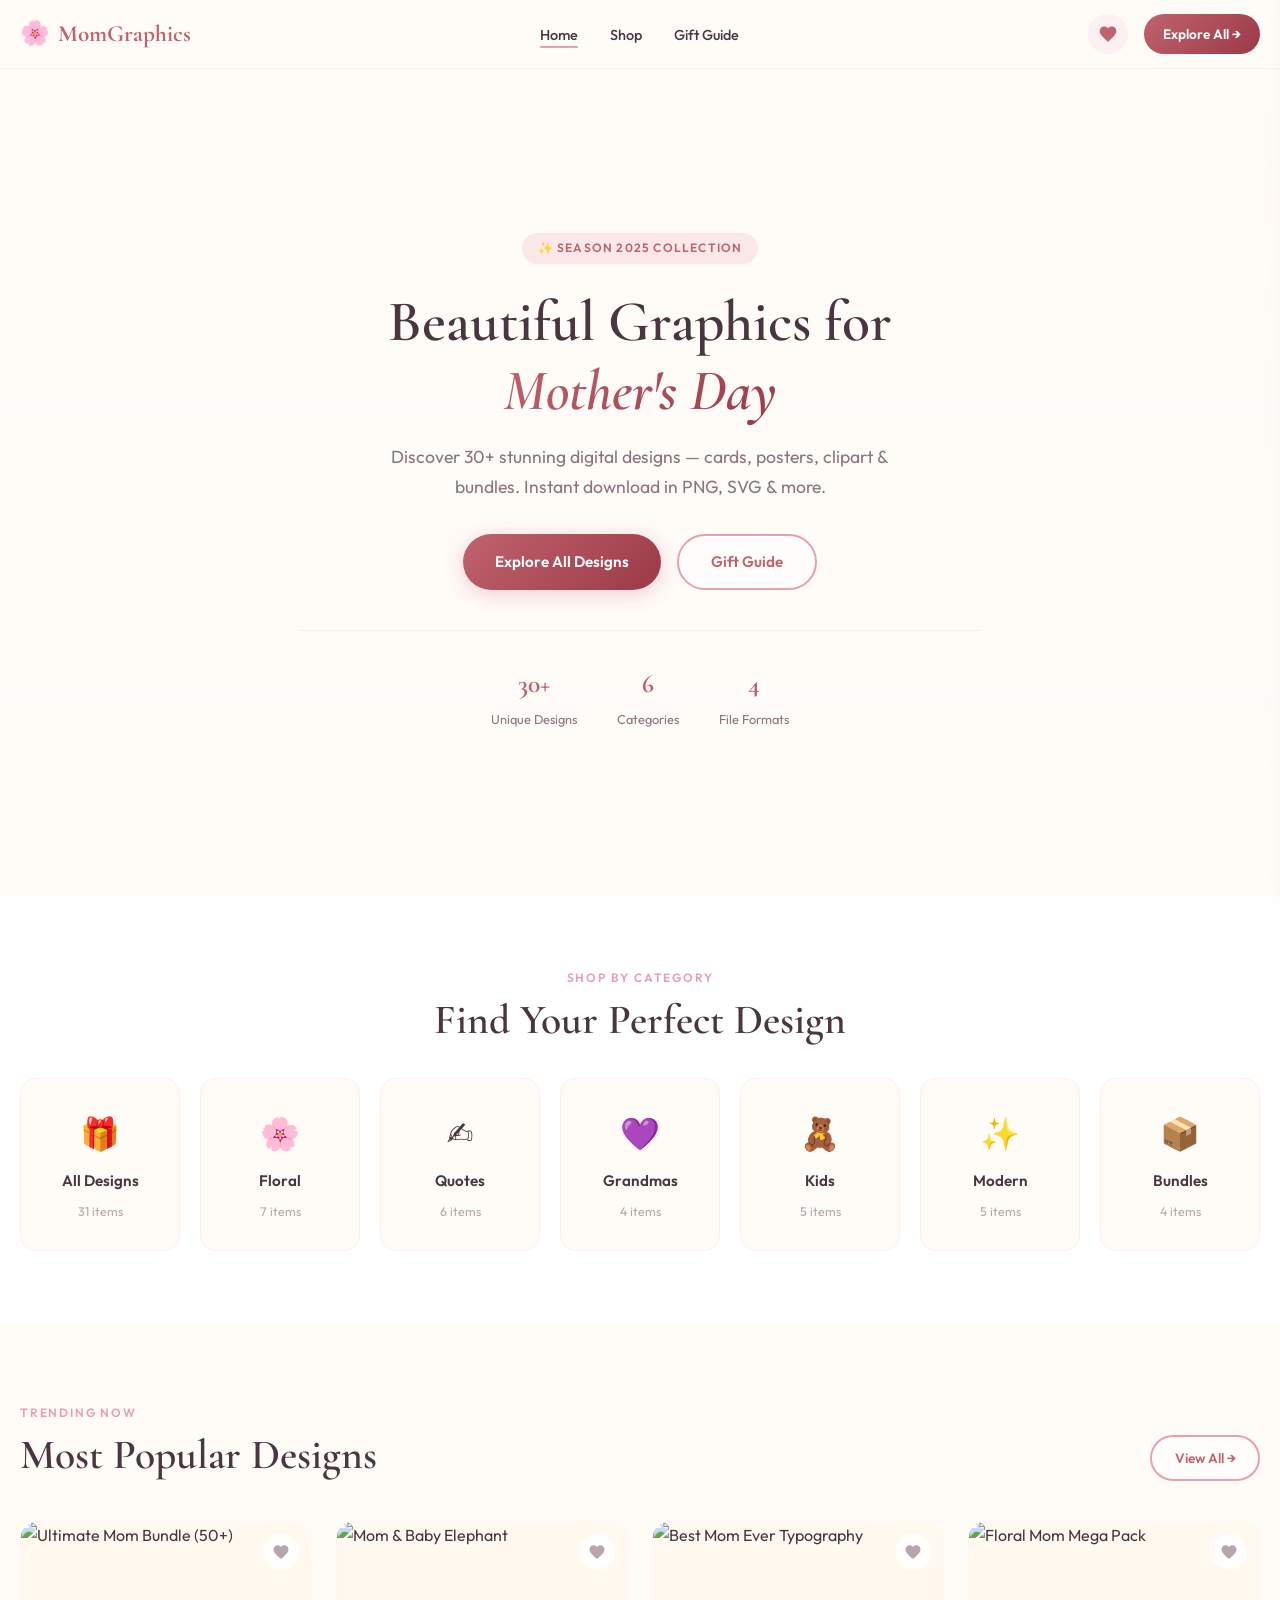
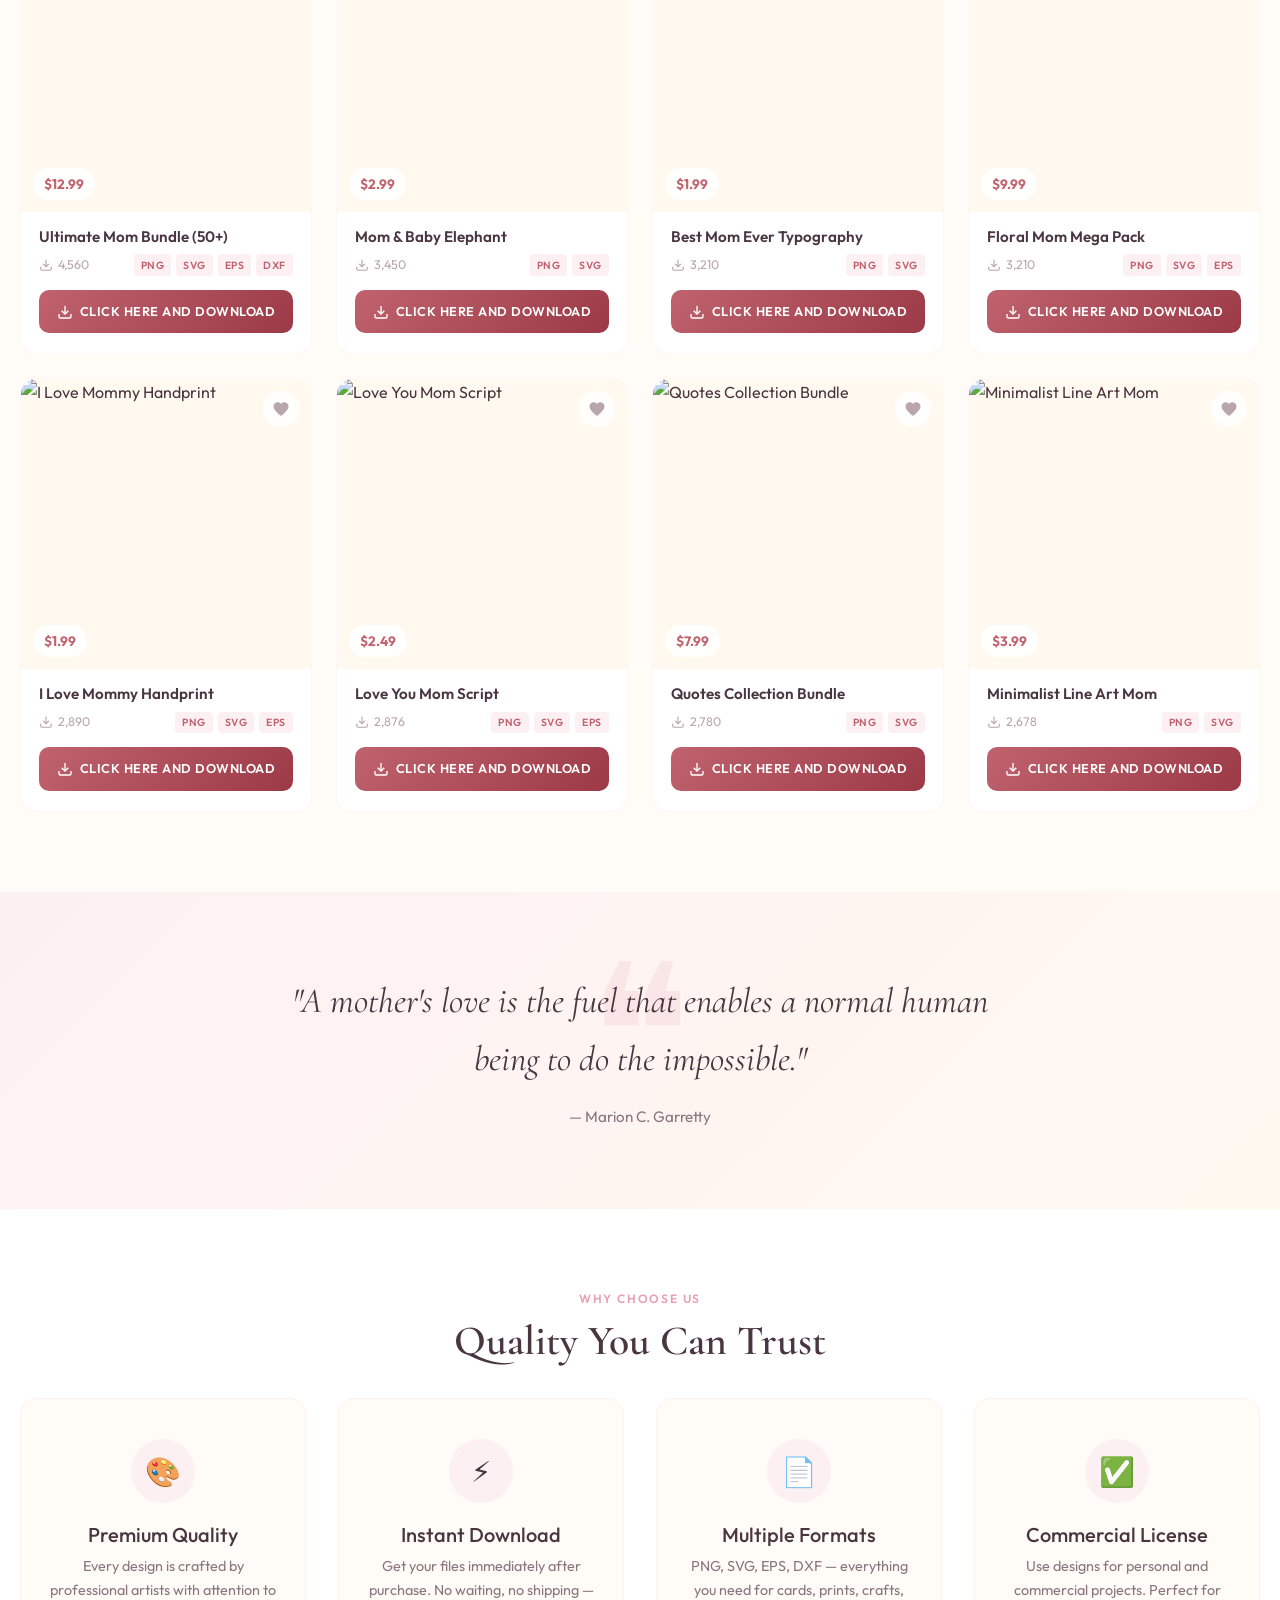
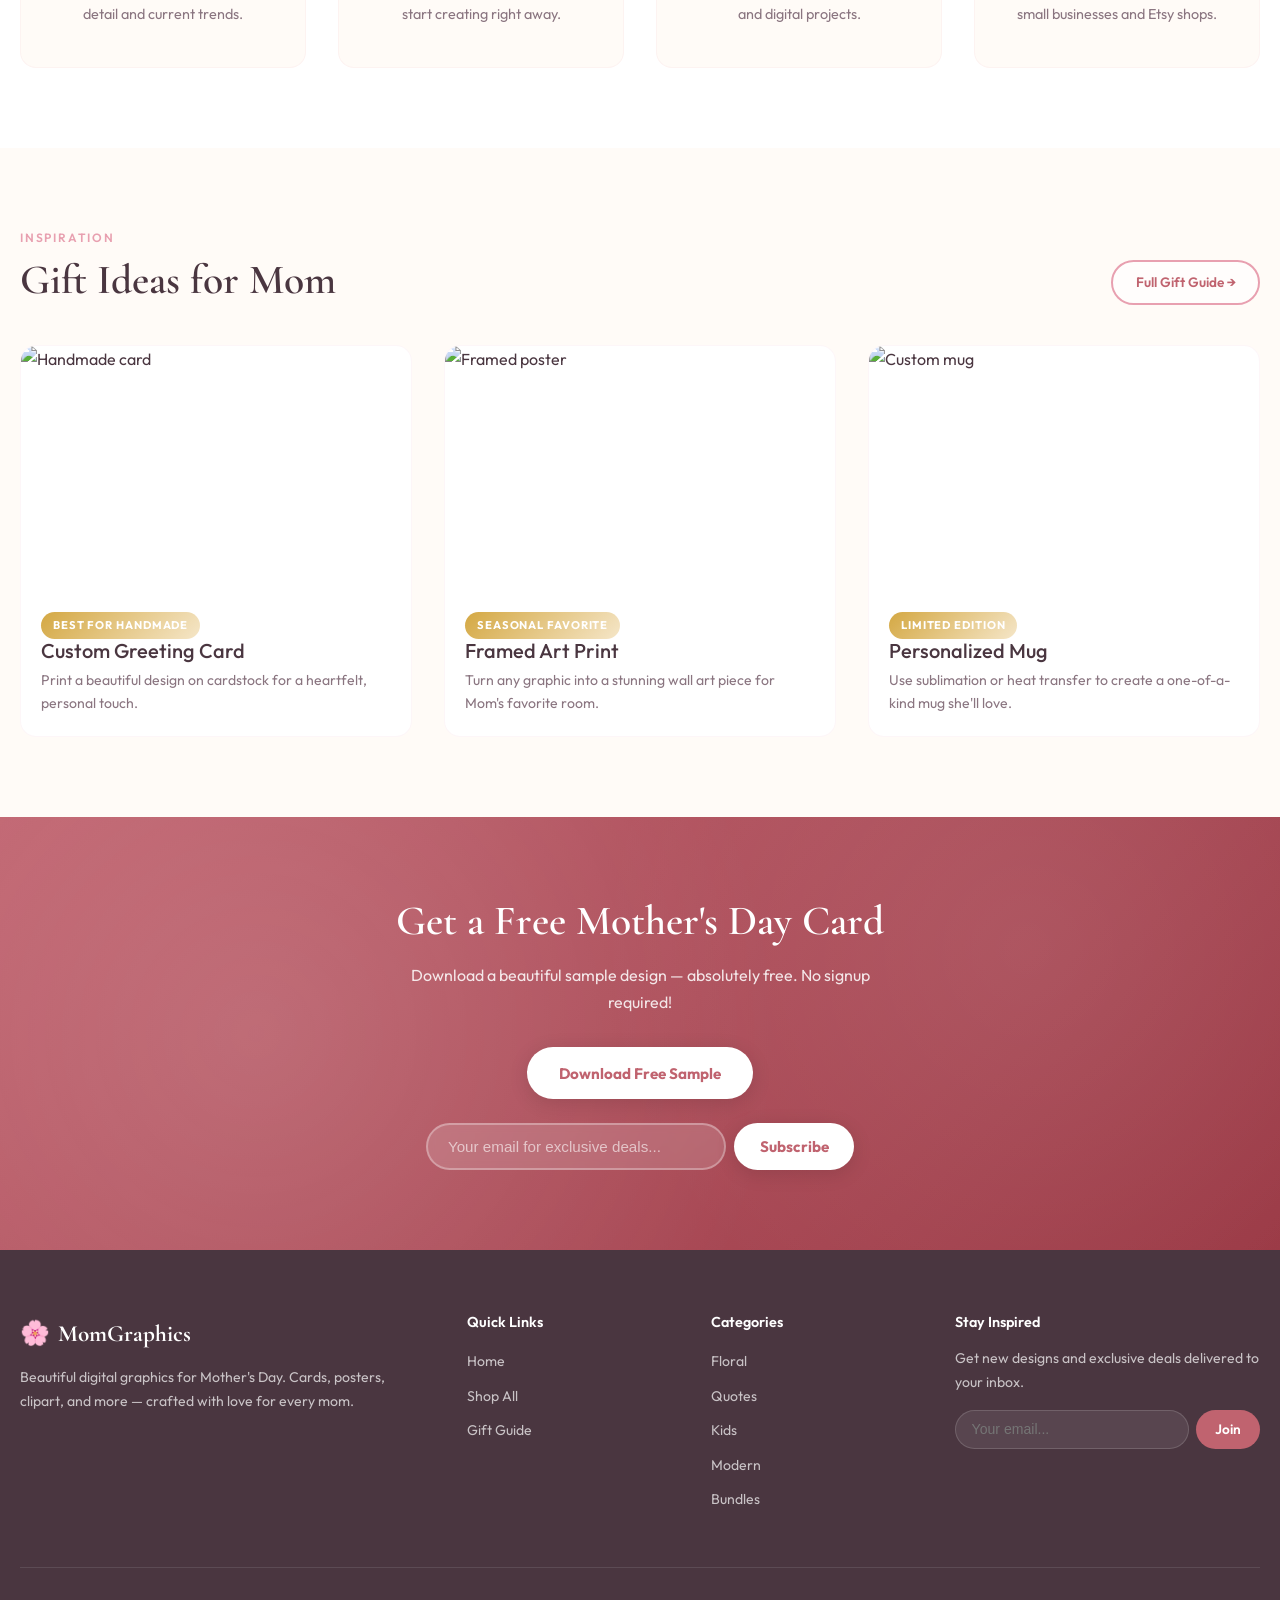
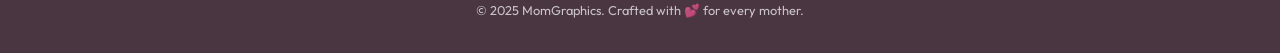
==== index.html @ 2a2a59f3 "Add files via upload" ====
<!DOCTYPE html>
<html lang="en">
<head>
  <meta charset="UTF-8">
  <meta name="viewport" content="width=device-width, initial-scale=1.0">
  <title>Mother's Day Graphics – Beautiful Digital Designs for Mom</title>
  <meta name="description" content="Discover beautiful Mother's Day graphics: PNG, SVG, templates for cards, posters, and gifts. Instant download, commercial license.">
  <link rel="stylesheet" href="style.css">
  <link rel="icon" href="data:image/svg+xml,<svg xmlns='http://www.w3.org/2000/svg' viewBox='0 0 100 100'><text y='.9em' font-size='90'>🌸</text></svg>">
</head>
<body>

<!-- ═══════════ HEADER ═══════════ -->
<header class="site-header">
  <div class="header-inner">
    <a href="index.html" class="logo"><span>🌸</span> MomGraphics</a>
    <button class="hamburger" onclick="toggleMobileNav()" aria-label="Menu">
      <span></span><span></span><span></span>
    </button>
    <ul class="nav-links">
      <li><a href="index.html" class="active">Home</a></li>
      <li><a href="shop.html">Shop</a></li>
      <li><a href="gift-guide.html">Gift Guide</a></li>
    </ul>
    <div class="nav-actions">
      <button class="wish-btn" onclick="openDrawer()" aria-label="Wishlist">
        <svg viewBox="0 0 24 24"><path d="M12 21.35l-1.45-1.32C5.4 15.36 2 12.28 2 8.5 2 5.42 4.42 3 7.5 3c1.74 0 3.41.81 4.5 2.09C13.09 3.81 14.76 3 16.5 3 19.58 3 22 5.42 22 8.5c0 3.78-3.4 6.86-8.55 11.54L12 21.35z"/></svg>
        <span class="wish-count">0</span>
      </button>
      <a href="shop.html" class="nav-cta">Explore All →</a>
    </div>
  </div>
</header>

<!-- ═══════════ HERO ═══════════ -->
<section class="hero">
  <video class="hero-video" autoplay muted loop playsinline poster="">
    <source src="asset/mothers-day-graphics.mp4" type="video/mp4">
  </video>
  <div class="hero-overlay"></div>
  <div class="hero-content">
    <span class="hero-badge">✨ Season 2025 Collection</span>
    <h1>Beautiful Graphics for <em>Mother's Day</em></h1>
    <p class="hero-sub">Discover 30+ stunning digital designs — cards, posters, clipart &amp; bundles. Instant download in PNG, SVG &amp; more.</p>
    <div class="hero-buttons">
      <a href="shop.html" class="btn btn-primary">Explore All Designs</a>
      <a href="gift-guide.html" class="btn btn-outline">Gift Guide</a>
    </div>
    <div class="hero-stats">
      <div class="hero-stat"><strong>30+</strong><small>Unique Designs</small></div>
      <div class="hero-stat"><strong>6</strong><small>Categories</small></div>
      <div class="hero-stat"><strong>4</strong><small>File Formats</small></div>
    </div>
  </div>
</section>

<!-- ═══════════ CATEGORIES ═══════════ -->
<section class="categories-strip" id="categories">
  <div class="container">
    <div style="text-align:center;" class="aos">
      <span class="section-label">Shop by Category</span>
      <h2>Find Your Perfect Design</h2>
    </div>
    <div class="cat-grid" id="catGrid"></div>
  </div>
</section>

<!-- ═══════════ POPULAR DESIGNS ═══════════ -->
<section class="popular-section">
  <div class="container">
    <div class="section-header aos">
      <div>
        <span class="section-label">Trending Now</span>
        <h2>Most Popular Designs</h2>
      </div>
      <a href="shop.html" class="btn btn-outline">View All →</a>
    </div>
    <div class="products-grid" id="popularGrid"></div>
  </div>
</section>

<!-- ═══════════ QUOTE ═══════════ -->
<section class="quote-section">
  <div class="container aos">
    <blockquote>"A mother's love is the fuel that enables a normal human being to do the impossible."</blockquote>
    <p class="quote-author">— Marion C. Garretty</p>
  </div>
</section>

<!-- ═══════════ WHY US ═══════════ -->
<section class="why-section">
  <div class="container">
    <div style="text-align:center;" class="aos">
      <span class="section-label">Why Choose Us</span>
      <h2>Quality You Can Trust</h2>
    </div>
    <div class="why-grid">
      <div class="why-card aos">
        <div class="why-icon">🎨</div>
        <h3>Premium Quality</h3>
        <p>Every design is crafted by professional artists with attention to detail and current trends.</p>
      </div>
      <div class="why-card aos">
        <div class="why-icon">⚡</div>
        <h3>Instant Download</h3>
        <p>Get your files immediately after purchase. No waiting, no shipping — start creating right away.</p>
      </div>
      <div class="why-card aos">
        <div class="why-icon">📄</div>
        <h3>Multiple Formats</h3>
        <p>PNG, SVG, EPS, DXF — everything you need for cards, prints, crafts, and digital projects.</p>
      </div>
      <div class="why-card aos">
        <div class="why-icon">✅</div>
        <h3>Commercial License</h3>
        <p>Use designs for personal and commercial projects. Perfect for small businesses and Etsy shops.</p>
      </div>
    </div>
  </div>
</section>

<!-- ═══════════ GIFT GUIDE TEASER ═══════════ -->
<section class="gift-teaser">
  <div class="container">
    <div class="section-header aos">
      <div>
        <span class="section-label">Inspiration</span>
        <h2>Gift Ideas for Mom</h2>
      </div>
      <a href="gift-guide.html" class="btn btn-outline">Full Gift Guide →</a>
    </div>
    <div class="gift-teaser-grid">
      <div class="gift-card aos">
        <img src="https://images.unsplash.com/photo-1513364776144-60967b0f800f?w=600&h=400&fit=crop" alt="Handmade card" loading="lazy">
        <div class="gift-card-body">
          <span class="limited-badge">Best for Handmade</span>
          <h3>Custom Greeting Card</h3>
          <p>Print a beautiful design on cardstock for a heartfelt, personal touch.</p>
        </div>
      </div>
      <div class="gift-card aos">
        <img src="https://images.unsplash.com/photo-1499092346589-b9b6be3e94b2?w=600&h=400&fit=crop" alt="Framed poster" loading="lazy">
        <div class="gift-card-body">
          <span class="limited-badge">Seasonal Favorite</span>
          <h3>Framed Art Print</h3>
          <p>Turn any graphic into a stunning wall art piece for Mom's favorite room.</p>
        </div>
      </div>
      <div class="gift-card aos">
        <img src="https://images.unsplash.com/photo-1556103255-4443dbf8ea38?w=600&h=400&fit=crop" alt="Custom mug" loading="lazy">
        <div class="gift-card-body">
          <span class="limited-badge">Limited Edition</span>
          <h3>Personalized Mug</h3>
          <p>Use sublimation or heat transfer to create a one-of-a-kind mug she'll love.</p>
        </div>
      </div>
    </div>
  </div>
</section>

<!-- ═══════════ FREE SAMPLE CTA ═══════════ -->
<section class="cta-section">
  <div class="container aos">
    <h2>Get a Free Mother's Day Card</h2>
    <p>Download a beautiful sample design — absolutely free. No signup required!</p>
    <a href="https://www.creativefabrica.com/search/ref/20531415/?query=mother&type=Graphics" target="_blank" rel="noopener" class="btn btn-white">Download Free Sample</a>
    <div class="cta-form">
      <input type="email" placeholder="Your email for exclusive deals...">
      <button class="btn btn-white" style="padding:.8rem 1.6rem;" onclick="alert('Thank you! Check your inbox for exclusive deals.')">Subscribe</button>
    </div>
  </div>
</section>

<!-- ═══════════ FOOTER ═══════════ -->
<footer class="site-footer">
  <div class="container">
    <div class="footer-grid">
      <div class="footer-brand">
        <div class="logo"><span>🌸</span> MomGraphics</div>
        <p>Beautiful digital graphics for Mother's Day. Cards, posters, clipart, and more — crafted with love for every mom.</p>
      </div>
      <div class="footer-col">
        <h4>Quick Links</h4>
        <ul>
          <li><a href="index.html">Home</a></li>
          <li><a href="shop.html">Shop All</a></li>
          <li><a href="gift-guide.html">Gift Guide</a></li>
        </ul>
      </div>
      <div class="footer-col">
        <h4>Categories</h4>
        <ul>
          <li><a href="shop.html#floral">Floral</a></li>
          <li><a href="shop.html#quotes">Quotes</a></li>
          <li><a href="shop.html#kids">Kids</a></li>
          <li><a href="shop.html#modern">Modern</a></li>
          <li><a href="shop.html#bundles">Bundles</a></li>
        </ul>
      </div>
      <div class="footer-col footer-newsletter">
        <h4>Stay Inspired</h4>
        <p>Get new designs and exclusive deals delivered to your inbox.</p>
        <form onsubmit="event.preventDefault(); alert('Thank you for subscribing!');">
          <input type="email" placeholder="Your email..." required>
          <button type="submit">Join</button>
        </form>
      </div>
    </div>
    <div class="footer-bottom">
      <p>&copy; 2025 MomGraphics. Crafted with 💕 for every mother.</p>
    </div>
  </div>
</footer>

<!-- ═══════════ WISHLIST DRAWER ═══════════ -->
<div id="wishDrawer">
  <div class="drawer-header">
    <h3>♡ My Wishlist</h3>
    <button class="drawer-close" onclick="closeDrawer()">✕</button>
  </div>
  <div class="drawer-body" id="drawerList"></div>
</div>
<div id="drawerOverlay"></div>

<!-- Scroll to top -->
<button class="scroll-top" id="scrollTop" onclick="window.scrollTo({top:0,behavior:'smooth'})">↑</button>

<script src="products.js"></script>
<script src="shared.js"></script>
<script>
  // Render category cards on index
  (function(){
    const grid = document.getElementById('catGrid');
    if(!grid) return;
    const allCard = `<div class="cat-card aos" onclick="location.href='shop.html'">
      <span class="cat-icon">🎁</span>
      <h3>All Designs</h3>
      <span>${PRODUCTS.length} items</span>
    </div>`;
    const cards = CATEGORIES.map(c=>{
      const count = PRODUCTS.filter(p=>p.c===c.id).length;
      return `<div class="cat-card aos" onclick="location.href='shop.html#${c.id}'">
        <span class="cat-icon">${c.icon}</span>
        <h3>${c.label}</h3>
        <span>${count} items</span>
      </div>`;
    }).join('');
    grid.innerHTML = allCard + cards;
    // re-observe new .aos elements
    initAOS();
  })();

  // Scroll-to-top button
  window.addEventListener('scroll', ()=>{
    document.getElementById('scrollTop')?.classList.toggle('show', window.scrollY > 500);
  }, {passive:true});
</script>
</body>
</html>
---- style.css ----
/* ============================================================
   Mother's Day Graphics – Stylesheet
   Palette: Blush · Cream · Mint · Lavender · Gold
   ============================================================ */

/* ── Google Fonts import ─────────────────────────────────── */
@import url('https://fonts.googleapis.com/css2?family=Cormorant+Garamond:ital,wght@0,400;0,600;0,700;1,400&family=Outfit:wght@300;400;500;600;700&display=swap');

/* ── CSS Variables ───────────────────────────────────────── */
:root {
  /* colours */
  --blush:        #F2C4CE;
  --blush-deep:   #E8A0B0;
  --blush-light:  #FDF0F3;
  --cream:        #FFF9F0;
  --cream-dark:   #F5EDE0;
  --mint:         #C8E6D0;
  --mint-deep:    #8ECDA0;
  --lavender:     #D5C8E6;
  --lavender-deep:#B39DDB;
  --gold:         #D4A843;
  --gold-light:   #F5E6C8;
  --rose:         #C0636F;
  --rose-dark:    #9B3A46;
  --text:         #4A3640;
  --text-light:   #8A7580;
  --text-muted:   #B8A5AE;
  --white:        #FFFFFF;
  --bg:           #FFFBF7;

  /* typography */
  --font-display: 'Cormorant Garamond', Georgia, serif;
  --font-body:    'Outfit', system-ui, sans-serif;

  /* spacing */
  --gap:    1.5rem;
  --radius: 16px;
  --radius-sm: 10px;
  --radius-xs: 6px;

  /* shadows */
  --shadow-sm:  0 2px 8px rgba(74,54,64,.06);
  --shadow-md:  0 4px 20px rgba(74,54,64,.08);
  --shadow-lg:  0 8px 40px rgba(74,54,64,.12);
  --shadow-glow:0 0 30px rgba(242,196,206,.5);

  /* transitions */
  --ease: cubic-bezier(.4,0,.2,1);
}

/* ── Reset & Base ────────────────────────────────────────── */
*, *::before, *::after { box-sizing: border-box; margin: 0; padding: 0; }
html { scroll-behavior: smooth; -webkit-text-size-adjust: 100%; }
body {
  font-family: var(--font-body);
  font-weight: 400;
  color: var(--text);
  background: var(--bg);
  line-height: 1.65;
  overflow-x: hidden;
}
img { display: block; max-width: 100%; height: auto; }
a   { color: inherit; text-decoration: none; }
button { font-family: inherit; cursor: pointer; border: none; background: none; }

/* ── Typography ──────────────────────────────────────────── */
h1,h2,h3,h4 { font-family: var(--font-display); font-weight: 600; line-height: 1.2; color: var(--text); }
h1 { font-size: clamp(2.2rem, 5vw, 3.6rem); }
h2 { font-size: clamp(1.6rem, 3.5vw, 2.6rem); }
h3 { font-size: clamp(1rem, 2vw, 1.25rem); font-weight: 500; font-family: var(--font-body); }
.section-label {
  font-family: var(--font-body);
  font-weight: 600;
  font-size: .75rem;
  letter-spacing: .15em;
  text-transform: uppercase;
  color: var(--blush-deep);
  margin-bottom: .5rem;
  display: block;
}

/* ── Container ───────────────────────────────────────────── */
.container { max-width: 1320px; margin: 0 auto; padding: 0 1.25rem; }

/* ── Animate-on-scroll ───────────────────────────────────── */
.aos { opacity: 0; transform: translateY(28px); transition: opacity .7s var(--ease), transform .7s var(--ease); }
.aos.aos-in { opacity: 1; transform: translateY(0); }

/* ── HEADER / NAV ────────────────────────────────────────── */
.site-header {
  position: fixed; top: 0; left: 0; right: 0; z-index: 1000;
  background: rgba(255,251,247,.85);
  backdrop-filter: blur(16px); -webkit-backdrop-filter: blur(16px);
  border-bottom: 1px solid rgba(242,196,206,.2);
  transition: box-shadow .3s var(--ease), background .3s var(--ease);
}
.site-header.scrolled { box-shadow: var(--shadow-md); background: rgba(255,251,247,.96); }
.header-inner {
  display: flex; align-items: center; justify-content: space-between;
  height: 68px; max-width: 1320px; margin: 0 auto; padding: 0 1.25rem;
}
.logo {
  font-family: var(--font-display);
  font-size: 1.45rem; font-weight: 700; color: var(--rose);
  display: flex; align-items: center; gap: .5rem;
}
.logo span { font-size: 1.5rem; }
.nav-links { display: flex; align-items: center; gap: 2rem; list-style: none; }
.nav-links a {
  font-size: .9rem; font-weight: 500; color: var(--text);
  position: relative; transition: color .25s var(--ease);
}
.nav-links a::after {
  content:''; position: absolute; bottom: -4px; left: 0; width: 0; height: 2px;
  background: var(--blush-deep); border-radius: 2px; transition: width .3s var(--ease);
}
.nav-links a:hover { color: var(--rose); }
.nav-links a:hover::after, .nav-links a.active::after { width: 100%; }

.nav-actions { display: flex; align-items: center; gap: 1rem; }
.wish-btn {
  position: relative; width: 40px; height: 40px; display: flex; align-items: center; justify-content: center;
  border-radius: 50%; background: var(--blush-light); transition: background .25s var(--ease);
}
.wish-btn:hover { background: var(--blush); }
.wish-btn svg { width: 20px; height: 20px; fill: var(--rose); }
.wish-count {
  position: absolute; top: -2px; right: -2px;
  width: 18px; height: 18px; border-radius: 50%;
  background: var(--rose); color: #fff; font-size: .65rem; font-weight: 700;
  display: none; align-items: center; justify-content: center;
}
.nav-cta {
  display: inline-flex; align-items: center; gap: .4rem;
  padding: .55rem 1.2rem; border-radius: 50px;
  background: linear-gradient(135deg, var(--rose), var(--rose-dark));
  color: #fff; font-size: .85rem; font-weight: 600;
  transition: transform .25s var(--ease), box-shadow .25s var(--ease);
}
.nav-cta:hover { transform: translateY(-1px); box-shadow: 0 4px 16px rgba(192,99,111,.35); }

/* Mobile nav */
.hamburger { display: none; width: 36px; height: 36px; flex-direction: column; justify-content: center; align-items: center; gap: 5px; }
.hamburger span { display: block; width: 22px; height: 2px; background: var(--text); border-radius: 2px; transition: .3s; }

@media(max-width:768px){
  .hamburger { display: flex; }
  .nav-links {
    position: fixed; top: 68px; left: 0; right: 0;
    background: var(--bg); flex-direction: column; gap: 0;
    max-height: 0; overflow: hidden; transition: max-height .35s var(--ease);
    box-shadow: var(--shadow-md);
  }
  .nav-links.open { max-height: 320px; }
  .nav-links a { display: block; padding: 1rem 1.5rem; border-bottom: 1px solid rgba(242,196,206,.2); }
  .nav-cta { display: none; }
}

/* ── HERO SECTION ────────────────────────────────────────── */
.hero {
  position: relative;
  min-height: 92vh;
  display: flex; align-items: center; justify-content: center;
  overflow: hidden;
  margin-top: 68px;
}
.hero-video {
  position: absolute; inset: 0;
  width: 100%; height: 100%; object-fit: cover;
  z-index: 0;
}
.hero-overlay {
  position: absolute; inset: 0;
  background: linear-gradient(180deg, rgba(255,251,247,.25) 0%, rgba(255,251,247,.65) 50%, rgba(255,251,247,.92) 100%);
  z-index: 1;
}
.hero-content {
  position: relative; z-index: 2;
  text-align: center; max-width: 720px; padding: 2rem 1.25rem;
}
.hero-badge {
  display: inline-block;
  padding: .35rem 1rem; border-radius: 50px;
  background: rgba(242,196,206,.35);
  backdrop-filter: blur(8px);
  font-size: .75rem; font-weight: 600; letter-spacing: .1em; text-transform: uppercase;
  color: var(--rose); margin-bottom: 1.5rem;
}
.hero h1 { color: var(--text); margin-bottom: 1rem; }
.hero h1 em {
  font-style: italic; color: var(--rose);
  background: linear-gradient(135deg, var(--rose), var(--rose-dark));
  -webkit-background-clip: text; -webkit-text-fill-color: transparent;
}
.hero-sub {
  font-size: 1.1rem; color: var(--text-light); max-width: 520px; margin: 0 auto 2rem;
  line-height: 1.7;
}
.hero-buttons { display: flex; justify-content: center; gap: 1rem; flex-wrap: wrap; }
.btn {
  display: inline-flex; align-items: center; gap: .5rem;
  padding: .85rem 2rem; border-radius: 50px; font-weight: 600; font-size: .95rem;
  transition: all .3s var(--ease);
}
.btn-primary {
  background: linear-gradient(135deg, var(--rose), var(--rose-dark));
  color: #fff; box-shadow: 0 4px 20px rgba(192,99,111,.3);
}
.btn-primary:hover { transform: translateY(-2px); box-shadow: 0 6px 28px rgba(192,99,111,.4); }
.btn-outline {
  border: 2px solid var(--blush-deep); color: var(--rose); background: rgba(255,255,255,.6);
  backdrop-filter: blur(4px);
}
.btn-outline:hover { background: var(--blush-light); transform: translateY(-2px); }

.hero-stats {
  display: flex; justify-content: center; gap: 2.5rem; margin-top: 2.5rem;
  padding-top: 2rem; border-top: 1px solid rgba(242,196,206,.3);
}
.hero-stat { text-align: center; }
.hero-stat strong { display: block; font-family: var(--font-display); font-size: 1.6rem; color: var(--rose); }
.hero-stat small { font-size: .8rem; color: var(--text-light); }

/* ── CATEGORIES STRIP ────────────────────────────────────── */
.categories-strip {
  padding: 4.5rem 0;
  background: var(--white);
}
.cat-grid {
  display: grid;
  grid-template-columns: repeat(auto-fit, minmax(150px, 1fr));
  gap: 1.25rem;
  margin-top: 2rem;
}
.cat-card {
  display: flex; flex-direction: column; align-items: center; gap: .75rem;
  padding: 1.75rem 1rem; border-radius: var(--radius);
  background: var(--bg);
  border: 1px solid rgba(242,196,206,.2);
  transition: all .3s var(--ease); cursor: pointer; text-align: center;
}
.cat-card:hover {
  transform: translateY(-4px);
  box-shadow: var(--shadow-md);
  border-color: var(--blush);
}
.cat-icon { font-size: 2rem; }
.cat-card h3 { font-size: .95rem; font-weight: 600; }
.cat-card span:last-child { font-size: .78rem; color: var(--text-muted); }

/* ── POPULAR SECTION ─────────────────────────────────────── */
.popular-section {
  padding: 5rem 0;
}
.section-header {
  display: flex; align-items: flex-end; justify-content: space-between; margin-bottom: 2.5rem;
  flex-wrap: wrap; gap: 1rem;
}
.section-header .btn { font-size: .85rem; padding: .6rem 1.4rem; }

.products-grid {
  display: grid;
  grid-template-columns: repeat(auto-fill, minmax(280px, 1fr));
  gap: 1.5rem;
}

/* ── PRODUCT CARD ────────────────────────────────────────── */
.product-card {
  background: var(--white);
  border-radius: var(--radius);
  overflow: hidden;
  border: 1px solid rgba(242,196,206,.15);
  transition: transform .35s var(--ease), box-shadow .35s var(--ease);
  animation: fadeUp .5s var(--ease) both;
}
.product-card:hover {
  transform: translateY(-6px);
  box-shadow: var(--shadow-lg);
}
@keyframes fadeUp {
  from { opacity: 0; transform: translateY(20px); }
  to   { opacity: 1; transform: translateY(0); }
}
.card-img-wrap {
  position: relative; aspect-ratio: 1 / 1; overflow: hidden;
  background: var(--cream);
}
.card-img-wrap img {
  width: 100%; height: 100%; object-fit: cover;
  transition: transform .5s var(--ease);
}
.product-card:hover .card-img-wrap img { transform: scale(1.06); }
.card-wish {
  position: absolute; top: .75rem; right: .75rem;
  width: 36px; height: 36px; border-radius: 50%;
  background: rgba(255,255,255,.85); backdrop-filter: blur(6px);
  display: flex; align-items: center; justify-content: center;
  transition: all .25s var(--ease);
  z-index: 2;
}
.card-wish svg { width: 18px; height: 18px; fill: var(--text-muted); transition: fill .25s; }
.card-wish:hover svg, .card-wish.active svg { fill: var(--rose); }
.card-wish.active { background: var(--blush-light); }
.card-badge {
  position: absolute; bottom: .75rem; left: .75rem;
  padding: .3rem .7rem; border-radius: 50px;
  background: rgba(255,255,255,.9); backdrop-filter: blur(6px);
  font-weight: 700; font-size: .85rem; color: var(--rose);
}
.card-body { padding: 1rem 1.15rem 1.25rem; }
.card-title {
  font-size: .95rem; font-weight: 600; margin-bottom: .5rem;
  display: -webkit-box; -webkit-line-clamp: 2; -webkit-box-orient: vertical; overflow: hidden;
}
.card-meta {
  display: flex; justify-content: space-between; align-items: center; margin-bottom: .85rem;
}
.card-downloads {
  display: flex; align-items: center; gap: .3rem;
  font-size: .78rem; color: var(--text-muted);
}
.card-formats { display: flex; gap: .3rem; flex-wrap: wrap; }
.fmt-tag {
  padding: .15rem .45rem; border-radius: 4px;
  background: var(--blush-light); color: var(--rose);
  font-size: .65rem; font-weight: 600; letter-spacing: .04em;
}
.card-btn {
  display: flex; align-items: center; justify-content: center; gap: .45rem;
  width: 100%; padding: .7rem; border-radius: var(--radius-sm);
  background: linear-gradient(135deg, var(--rose), var(--rose-dark));
  color: #fff; font-weight: 600; font-size: .8rem;
  letter-spacing: .04em;
  transition: all .3s var(--ease);
}
.card-btn:hover {
  box-shadow: 0 4px 16px rgba(192,99,111,.35);
  transform: translateY(-1px);
}

/* ── QUOTE / INSPIRATION ─────────────────────────────────── */
.quote-section {
  padding: 5rem 0;
  background: linear-gradient(135deg, var(--blush-light), var(--cream));
  text-align: center;
  position: relative; overflow: hidden;
}
.quote-section::before {
  content: '❝'; position: absolute; top: -20px; left: 50%; transform: translateX(-50%);
  font-size: 12rem; color: rgba(242,196,206,.3); pointer-events: none;
}
.quote-section blockquote {
  font-family: var(--font-display);
  font-size: clamp(1.4rem, 3vw, 2.2rem);
  font-style: italic;
  color: var(--text);
  max-width: 700px; margin: 0 auto 1rem;
  position: relative; z-index: 1;
}
.quote-author { color: var(--text-light); font-size: .95rem; }

/* ── WHY US ──────────────────────────────────────────────── */
.why-section { padding: 5rem 0; background: var(--white); }
.why-grid {
  display: grid; grid-template-columns: repeat(auto-fit, minmax(250px, 1fr));
  gap: 2rem; margin-top: 2rem;
}
.why-card {
  text-align: center; padding: 2.5rem 1.5rem;
  border-radius: var(--radius);
  background: var(--bg);
  border: 1px solid rgba(242,196,206,.15);
  transition: transform .3s var(--ease), box-shadow .3s var(--ease);
}
.why-card:hover { transform: translateY(-4px); box-shadow: var(--shadow-md); }
.why-icon {
  width: 64px; height: 64px; border-radius: 50%;
  display: flex; align-items: center; justify-content: center;
  font-size: 1.8rem; margin: 0 auto 1.25rem;
  background: var(--blush-light);
}
.why-card h3 { margin-bottom: .5rem; }
.why-card p { color: var(--text-light); font-size: .9rem; }

/* ── GIFT GUIDE TEASER ───────────────────────────────────── */
.gift-teaser { padding: 5rem 0; }
.gift-teaser-grid {
  display: grid; grid-template-columns: repeat(auto-fit, minmax(300px, 1fr));
  gap: 2rem; margin-top: 2rem;
}
.gift-card {
  border-radius: var(--radius);
  overflow: hidden;
  background: var(--white);
  border: 1px solid rgba(242,196,206,.15);
  transition: transform .3s var(--ease), box-shadow .3s var(--ease);
}
.gift-card:hover { transform: translateY(-4px); box-shadow: var(--shadow-md); }
.gift-card img { width: 100%; aspect-ratio: 16/10; object-fit: cover; }
.gift-card-body { padding: 1.25rem; }
.gift-card-body h3 { margin-bottom: .4rem; }
.gift-card-body p { color: var(--text-light); font-size: .88rem; }

/* ── CTA / FREE SAMPLE ───────────────────────────────────── */
.cta-section {
  padding: 5rem 0;
  background: linear-gradient(135deg, var(--rose), var(--rose-dark));
  text-align: center; color: #fff; position: relative; overflow: hidden;
}
.cta-section::before {
  content:''; position:absolute; inset:0;
  background: radial-gradient(circle at 20% 50%, rgba(255,255,255,.12) 0%, transparent 50%),
              radial-gradient(circle at 80% 30%, rgba(255,255,255,.08) 0%, transparent 40%);
}
.cta-section h2 { color: #fff; position: relative; z-index:1; }
.cta-section p { color: rgba(255,255,255,.85); margin: 1rem auto 2rem; max-width: 500px; position: relative; z-index:1; }
.cta-section .btn { position: relative; z-index:1; }
.btn-white {
  background: #fff; color: var(--rose); font-weight: 700;
  box-shadow: 0 4px 20px rgba(0,0,0,.12);
}
.btn-white:hover { transform: translateY(-2px); box-shadow: 0 6px 28px rgba(0,0,0,.18); }
.cta-form {
  display: flex; gap: .5rem; justify-content: center; flex-wrap: wrap;
  position: relative; z-index:1; margin-top: 1.5rem;
}
.cta-form input {
  padding: .8rem 1.25rem; border-radius: 50px; border: 2px solid rgba(255,255,255,.3);
  background: rgba(255,255,255,.15); color: #fff; font-size: .95rem;
  width: 300px; max-width: 100%; outline: none;
  backdrop-filter: blur(4px);
  transition: border-color .25s;
}
.cta-form input::placeholder { color: rgba(255,255,255,.6); }
.cta-form input:focus { border-color: rgba(255,255,255,.7); }

/* ── FOOTER ──────────────────────────────────────────────── */
.site-footer {
  background: var(--text);
  color: rgba(255,255,255,.7);
  padding: 4rem 0 2rem;
}
.footer-grid {
  display: grid; grid-template-columns: 2fr 1fr 1fr 1.5fr;
  gap: 2.5rem; margin-bottom: 3rem;
}
.footer-brand .logo { color: #fff; margin-bottom: .75rem; }
.footer-brand p { font-size: .88rem; line-height: 1.7; }
.footer-col h4 { color: #fff; font-family: var(--font-body); font-size: .9rem; font-weight: 600; margin-bottom: 1rem; }
.footer-col ul { list-style: none; }
.footer-col li { margin-bottom: .5rem; }
.footer-col a { font-size: .88rem; transition: color .25s; }
.footer-col a:hover { color: var(--blush); }
.footer-newsletter p { font-size: .88rem; margin-bottom: 1rem; }
.footer-newsletter form { display: flex; gap: .4rem; }
.footer-newsletter input {
  flex: 1; padding: .65rem 1rem; border-radius: 50px;
  border: 1px solid rgba(255,255,255,.15); background: rgba(255,255,255,.08);
  color: #fff; font-size: .88rem; outline: none; transition: border-color .25s;
}
.footer-newsletter input:focus { border-color: var(--blush); }
.footer-newsletter button {
  padding: .65rem 1.2rem; border-radius: 50px;
  background: var(--rose); color: #fff; font-weight: 600; font-size: .85rem;
  transition: background .25s;
}
.footer-newsletter button:hover { background: var(--blush-deep); }
.footer-bottom {
  text-align: center; padding-top: 2rem;
  border-top: 1px solid rgba(255,255,255,.1);
  font-size: .8rem;
}

@media(max-width:768px){
  .footer-grid { grid-template-columns: 1fr 1fr; }
}
@media(max-width:480px){
  .footer-grid { grid-template-columns: 1fr; }
}

/* ── SHOP PAGE ───────────────────────────────────────────── */
.shop-layout {
  display: grid; grid-template-columns: 260px 1fr; gap: 2rem;
  padding: 6.5rem 0 4rem;
}
@media(max-width:900px){
  .shop-layout { grid-template-columns: 1fr; }
}

/* Sidebar */
.shop-sidebar {
  position: sticky; top: 88px; align-self: start;
}
.sidebar-card {
  background: var(--white); border-radius: var(--radius);
  padding: 1.5rem; border: 1px solid rgba(242,196,206,.15);
}
.sidebar-card h3 { margin-bottom: 1rem; font-size: 1rem; font-weight: 600; }
.cat-link {
  display: flex; align-items: center; justify-content: space-between;
  padding: .6rem .75rem; border-radius: var(--radius-sm);
  cursor: pointer; transition: background .25s, color .25s;
  font-size: .9rem;
}
.cat-link:hover { background: var(--blush-light); }
.cat-link.active { background: var(--blush); color: var(--rose-dark); font-weight: 600; }
.cat-link .cat-label { display: flex; align-items: center; gap: .5rem; }
.cat-count {
  font-size: .75rem; font-weight: 600;
  background: var(--blush-light); color: var(--rose);
  padding: .15rem .5rem; border-radius: 50px;
}
.cat-link.active .cat-count { background: rgba(255,255,255,.6); }

/* Search */
.search-wrap {
  position: relative; margin-bottom: 1.5rem;
}
.search-wrap svg {
  position: absolute; left: 1rem; top: 50%; transform: translateY(-50%);
  width: 18px; height: 18px; stroke: var(--text-muted);
}
.search-wrap input {
  width: 100%; padding: .75rem 1rem .75rem 2.75rem;
  border-radius: 50px; border: 1px solid rgba(242,196,206,.3);
  background: var(--white); font-size: .9rem; outline: none;
  transition: border-color .25s, box-shadow .25s;
}
.search-wrap input:focus { border-color: var(--blush-deep); box-shadow: 0 0 0 3px rgba(242,196,206,.25); }

/* Catalog info */
.catalog-topbar {
  display: flex; justify-content: space-between; align-items: center;
  margin-bottom: 1.5rem; flex-wrap: wrap; gap: .5rem;
}
#catalogInfo { font-size: .88rem; color: var(--text-light); }

/* Pagination */
.pagination { display: flex; justify-content: center; gap: .4rem; margin-top: 2.5rem; }
.page-btn {
  width: 40px; height: 40px; border-radius: 50%;
  display: flex; align-items: center; justify-content: center;
  font-weight: 600; font-size: .9rem; color: var(--text);
  background: var(--white); border: 1px solid rgba(242,196,206,.2);
  transition: all .25s var(--ease);
}
.page-btn:hover { background: var(--blush-light); border-color: var(--blush); }
.page-btn.active { background: var(--rose); color: #fff; border-color: var(--rose); }
.page-btn.disabled { opacity: .35; pointer-events: none; }

.no-results {
  grid-column: 1/-1; text-align: center; padding: 4rem 1rem;
  color: var(--text-light); font-size: 1.1rem;
}

/* ── GIFT GUIDE PAGE ─────────────────────────────────────── */
.gift-hero {
  padding: 7rem 0 3rem; text-align: center;
  background: linear-gradient(180deg, var(--blush-light), var(--bg));
}
.gift-hero p { max-width: 560px; margin: 1rem auto 0; color: var(--text-light); font-size: 1.05rem; }

.gift-ideas { padding: 3rem 0 5rem; }
.idea-card {
  display: grid; grid-template-columns: 1fr 1fr; gap: 2.5rem; align-items: center;
  padding: 3rem 0;
  border-bottom: 1px solid rgba(242,196,206,.15);
}
.idea-card:nth-child(even) { direction: rtl; }
.idea-card:nth-child(even) > * { direction: ltr; }
.idea-img {
  border-radius: var(--radius); overflow: hidden;
  aspect-ratio: 4/3; background: var(--cream);
}
.idea-img img { width: 100%; height: 100%; object-fit: cover; }
.idea-number {
  display: inline-flex; align-items: center; justify-content: center;
  width: 36px; height: 36px; border-radius: 50%;
  background: var(--blush); color: var(--rose-dark);
  font-weight: 700; font-size: .9rem; margin-bottom: .75rem;
}
.idea-body h3 { font-size: 1.3rem; margin-bottom: .5rem; }
.idea-body p { color: var(--text-light); font-size: .92rem; margin-bottom: 1rem; }
.idea-materials {
  display: flex; flex-wrap: wrap; gap: .4rem; margin-bottom: 1.25rem;
}
.mat-tag {
  padding: .25rem .65rem; border-radius: 50px;
  background: var(--blush-light); color: var(--rose);
  font-size: .78rem; font-weight: 500;
}

@media(max-width:768px){
  .idea-card, .idea-card:nth-child(even) {
    grid-template-columns: 1fr; direction: ltr;
  }
}

/* ── WISHLIST DRAWER ─────────────────────────────────────── */
#wishDrawer {
  position: fixed; top: 0; right: -400px; width: 380px; max-width: 90vw;
  height: 100vh; background: var(--white); z-index: 2000;
  box-shadow: -4px 0 30px rgba(0,0,0,.12);
  transition: right .35s var(--ease);
  display: flex; flex-direction: column;
}
#wishDrawer.open { right: 0; }
.drawer-header {
  display: flex; align-items: center; justify-content: space-between;
  padding: 1.25rem 1.5rem;
  border-bottom: 1px solid rgba(242,196,206,.2);
}
.drawer-header h3 { font-size: 1.1rem; font-weight: 600; }
.drawer-close { width: 36px; height: 36px; display: flex; align-items: center; justify-content: center; font-size: 1.2rem; border-radius: 50%; background: var(--blush-light); }
.drawer-close:hover { background: var(--blush); }
.drawer-body { flex: 1; overflow-y: auto; padding: 1rem 1.5rem; }
.drawer-item {
  display: flex; align-items: center; gap: .75rem;
  padding: .75rem 0; border-bottom: 1px solid rgba(242,196,206,.1);
}
.drawer-item img { width: 56px; height: 56px; border-radius: var(--radius-xs); object-fit: cover; }
.drawer-item-info { flex: 1; }
.drawer-item-title { font-size: .88rem; font-weight: 500; display: block; }
.drawer-item-price { font-size: .8rem; color: var(--rose); font-weight: 600; }
.drawer-remove { width: 28px; height: 28px; border-radius: 50%; background: var(--blush-light); display: flex; align-items: center; justify-content: center; font-size: .75rem; color: var(--text-muted); }
.drawer-remove:hover { background: var(--blush); color: var(--rose); }
.drawer-empty { text-align: center; color: var(--text-muted); padding: 3rem 1rem; line-height: 1.7; }
#drawerOverlay {
  position: fixed; inset: 0; background: rgba(74,54,64,.3);
  backdrop-filter: blur(4px); z-index: 1999;
  opacity: 0; pointer-events: none; transition: opacity .3s;
}
#wishDrawer.open ~ #drawerOverlay { opacity: 1; pointer-events: auto; }

/* ── PAGE HERO (shop, guide) ─────────────────────────────── */
.page-hero {
  padding: 7rem 0 2.5rem; text-align: center;
  background: linear-gradient(180deg, var(--blush-light), var(--bg));
}
.page-hero h1 { margin-bottom: .5rem; }
.page-hero p { color: var(--text-light); max-width: 500px; margin: 0 auto; }

/* ── DECORATIVE ──────────────────────────────────────────── */
.deco-dots {
  position: absolute; width: 200px; height: 200px;
  background-image: radial-gradient(var(--blush) 1.5px, transparent 1.5px);
  background-size: 18px 18px;
  opacity: .25; pointer-events: none;
}

/* ── SCROLL TO TOP ───────────────────────────────────────── */
.scroll-top {
  position: fixed; bottom: 2rem; right: 2rem; z-index: 900;
  width: 44px; height: 44px; border-radius: 50%;
  background: var(--rose); color: #fff;
  display: flex; align-items: center; justify-content: center;
  box-shadow: var(--shadow-md);
  opacity: 0; transform: translateY(10px);
  transition: opacity .3s, transform .3s;
  font-size: 1.2rem;
}
.scroll-top.show { opacity: 1; transform: translateY(0); }
.scroll-top:hover { background: var(--rose-dark); }

/* ── Limited badge ───────────────────────────────────────── */
.limited-badge {
  display: inline-block;
  padding: .25rem .75rem; border-radius: 50px;
  background: linear-gradient(135deg, var(--gold), var(--gold-light));
  color: #fff; font-size: .7rem; font-weight: 700; letter-spacing: .08em; text-transform: uppercase;
}
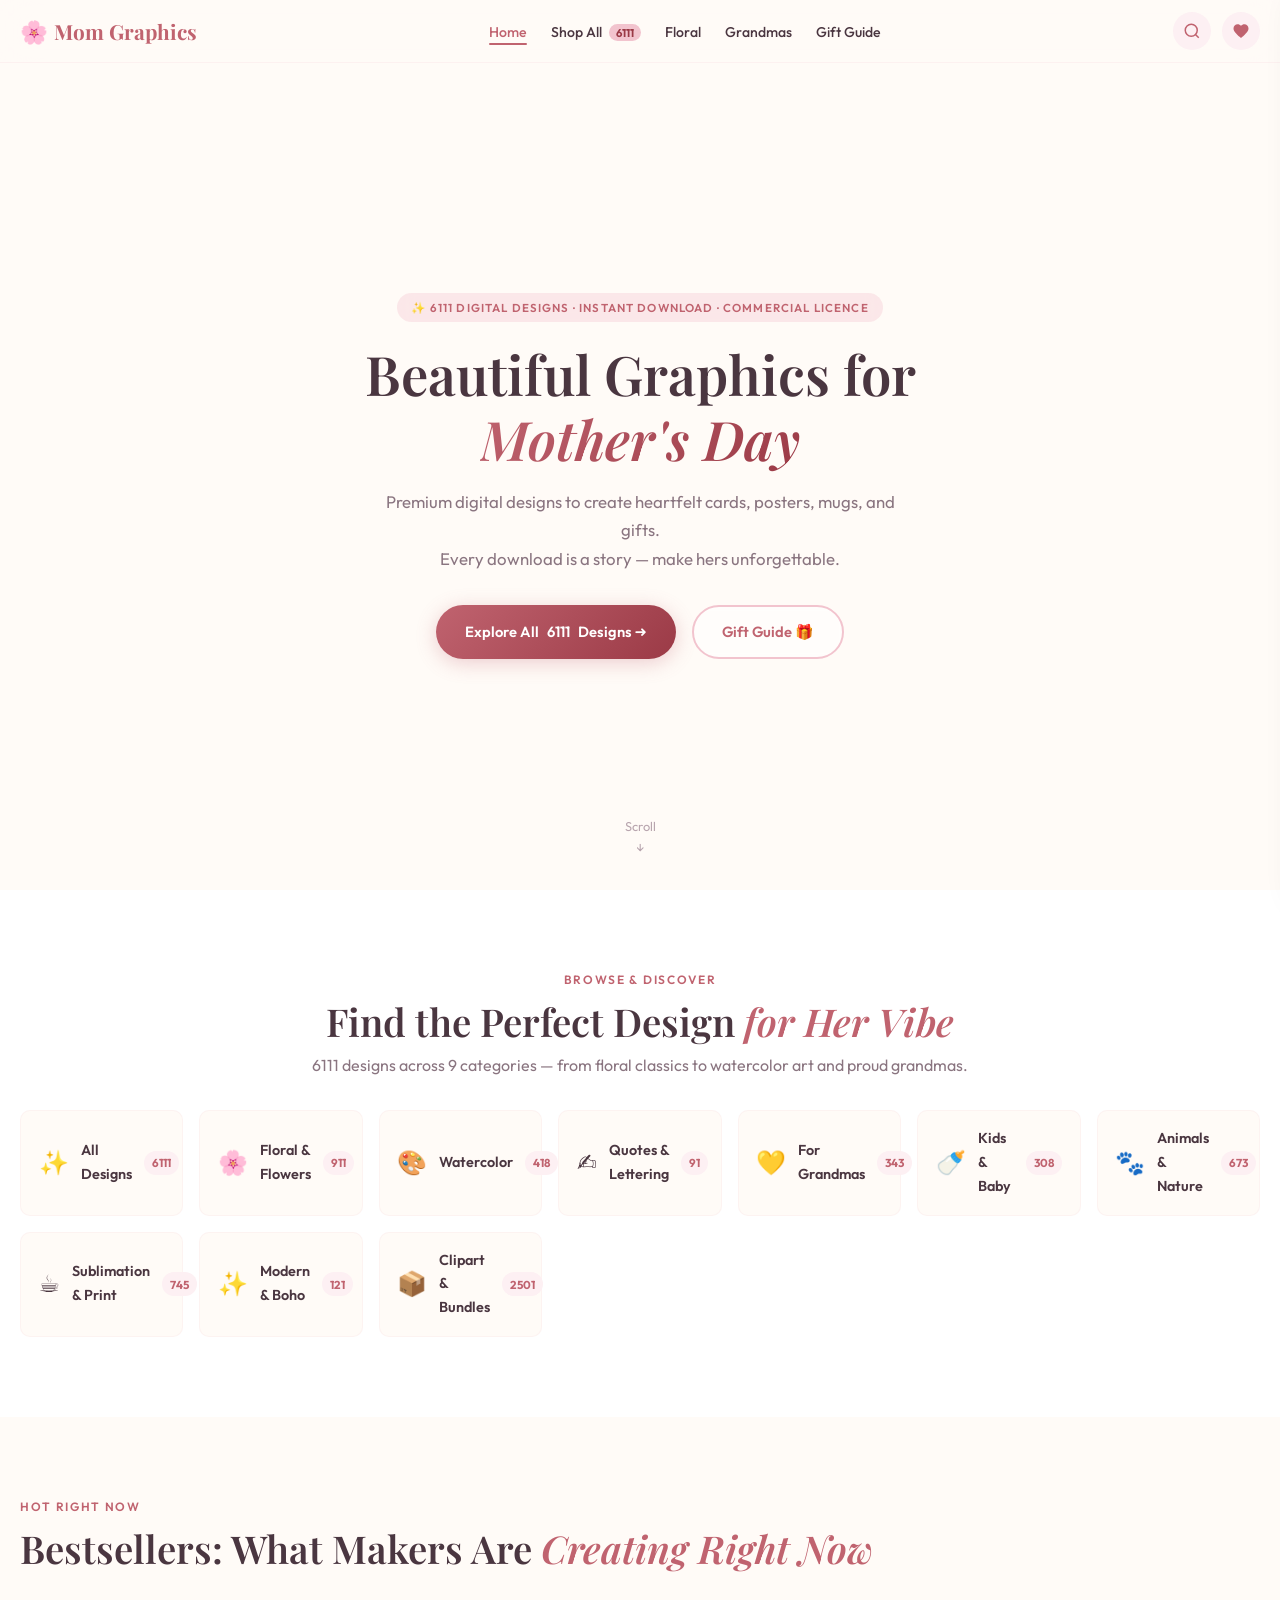
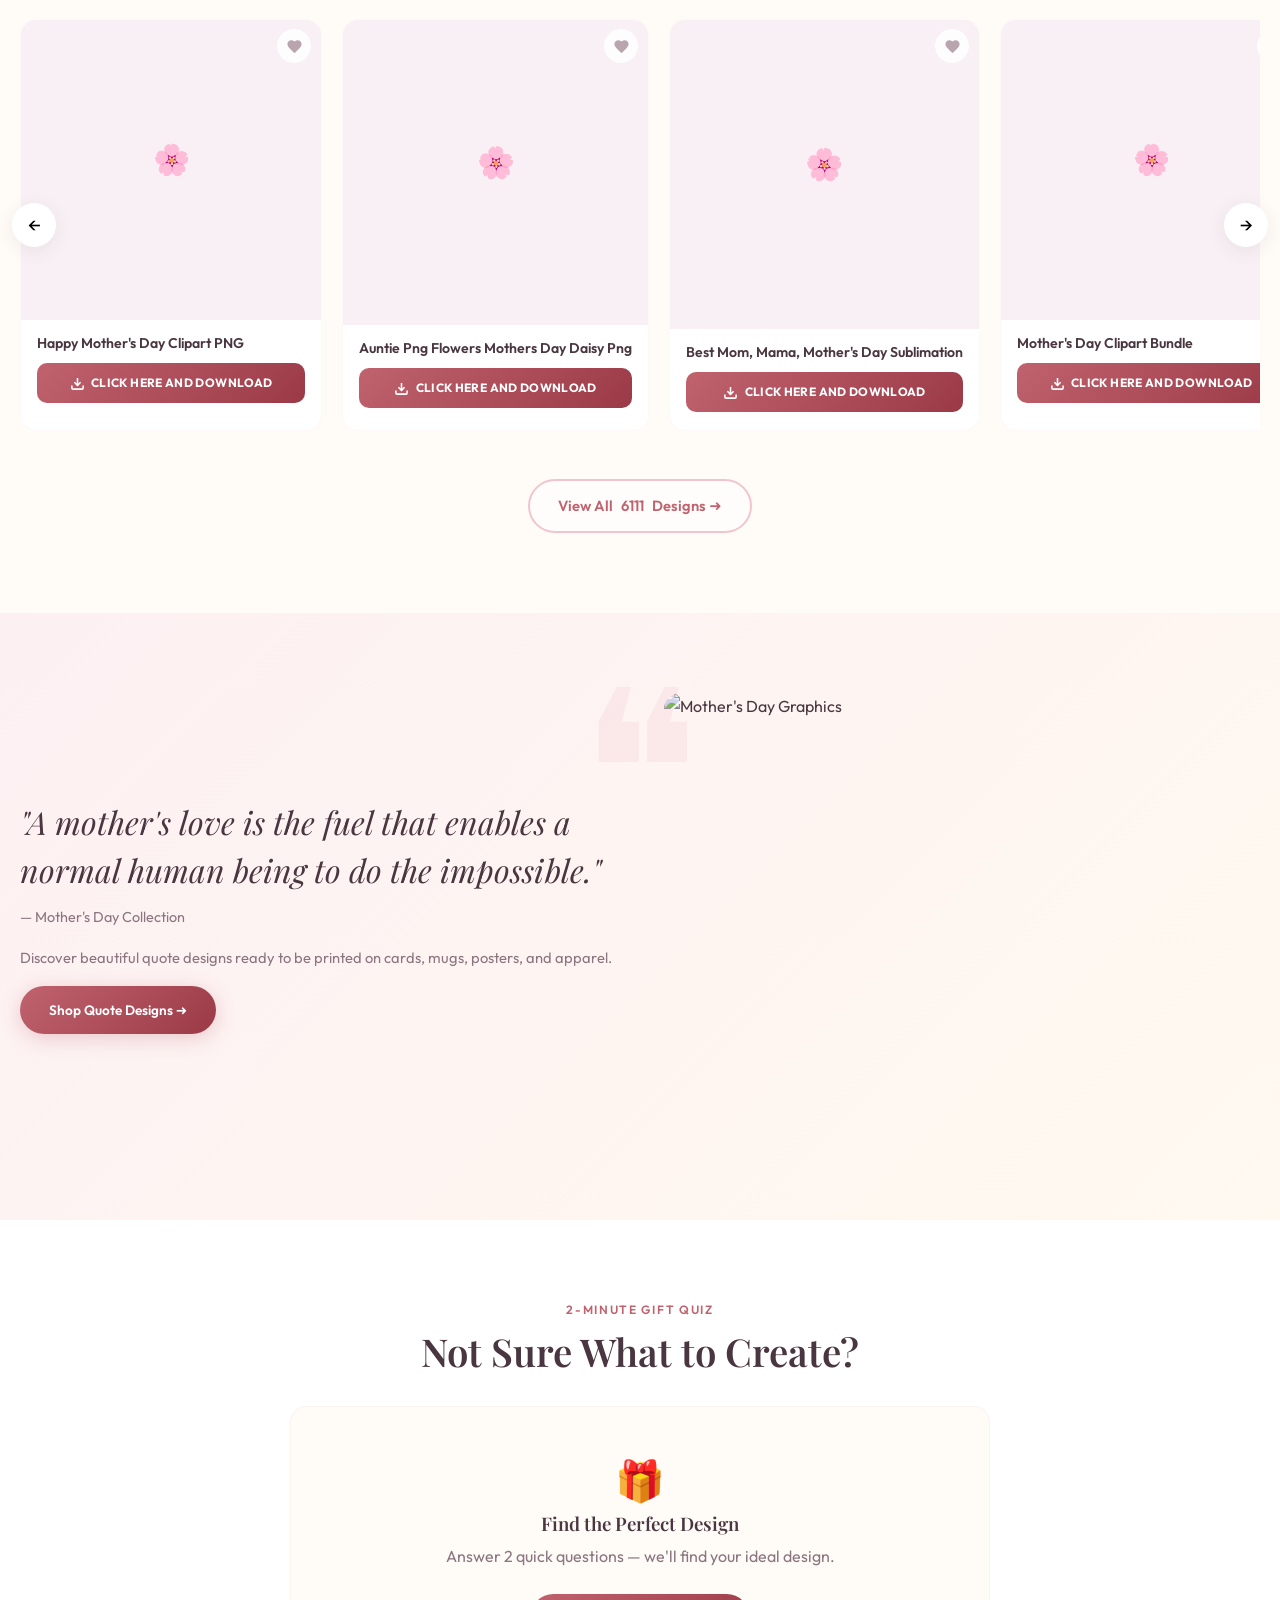
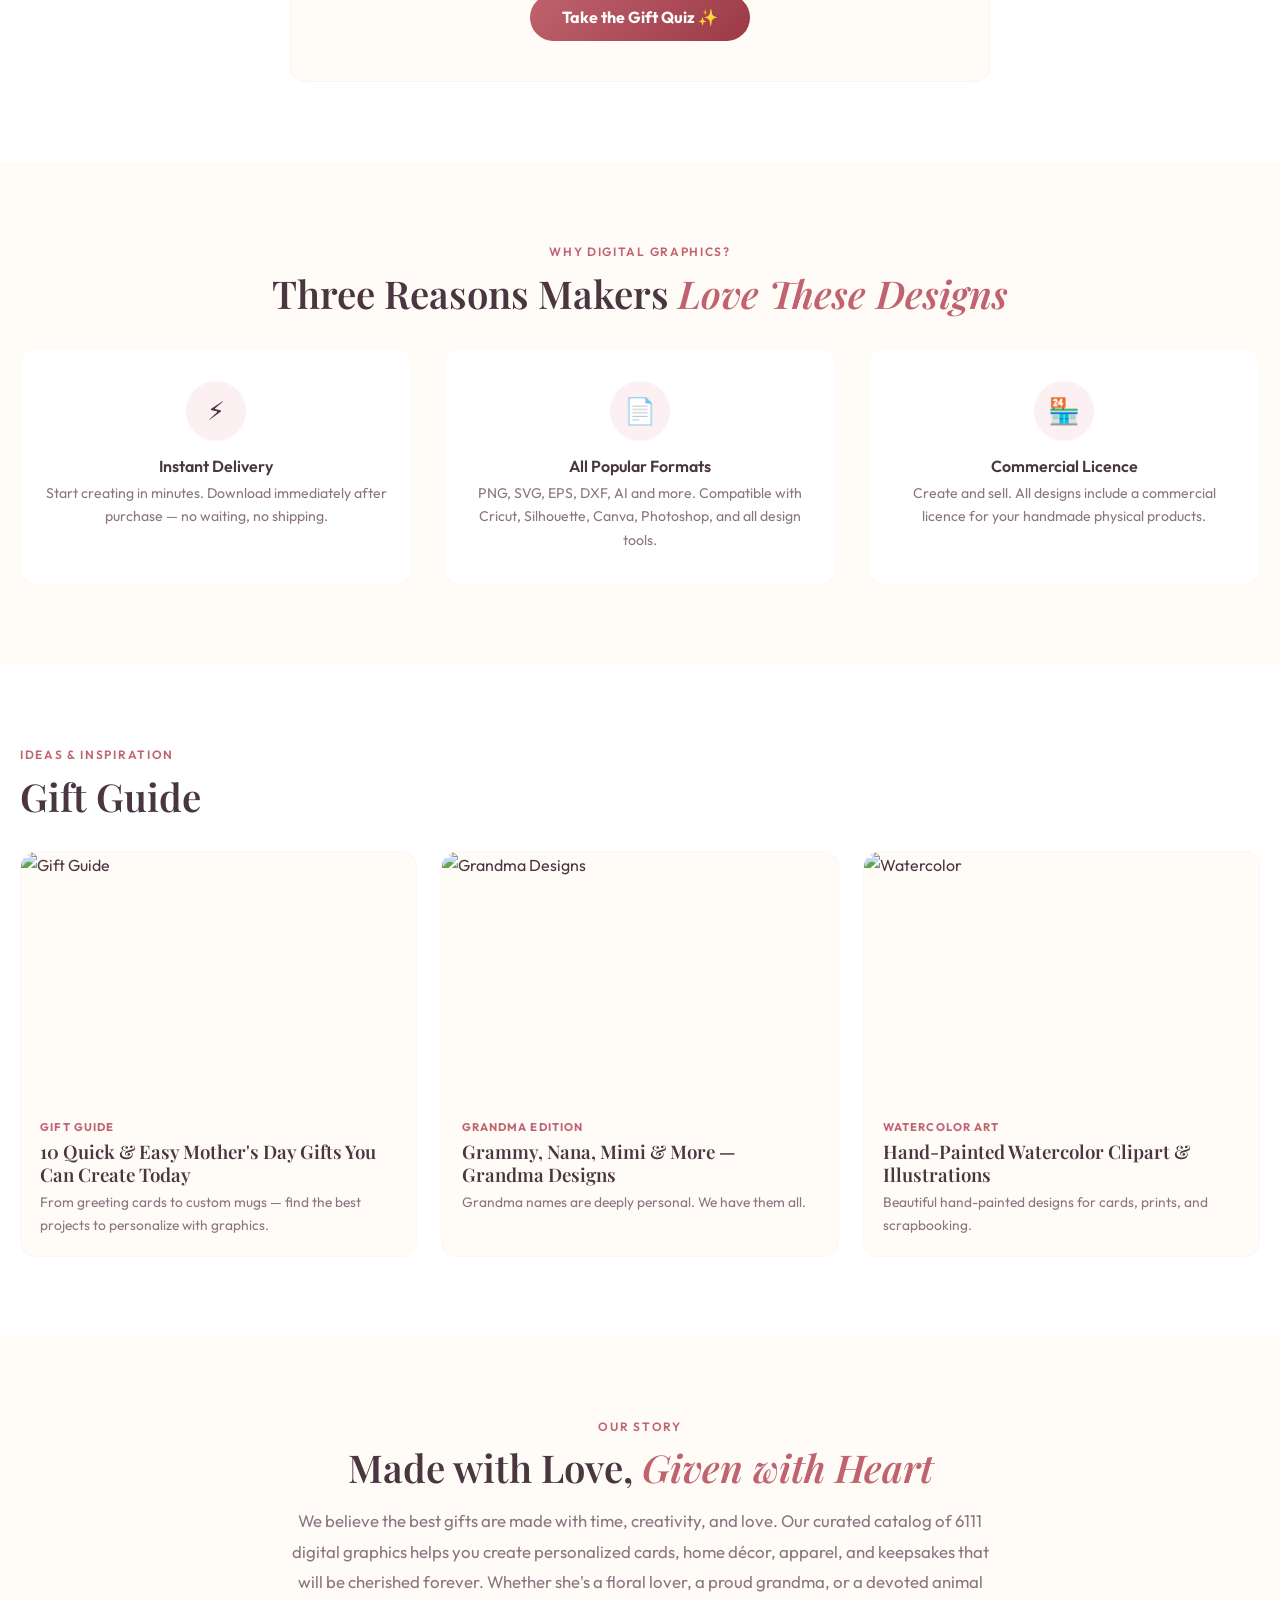
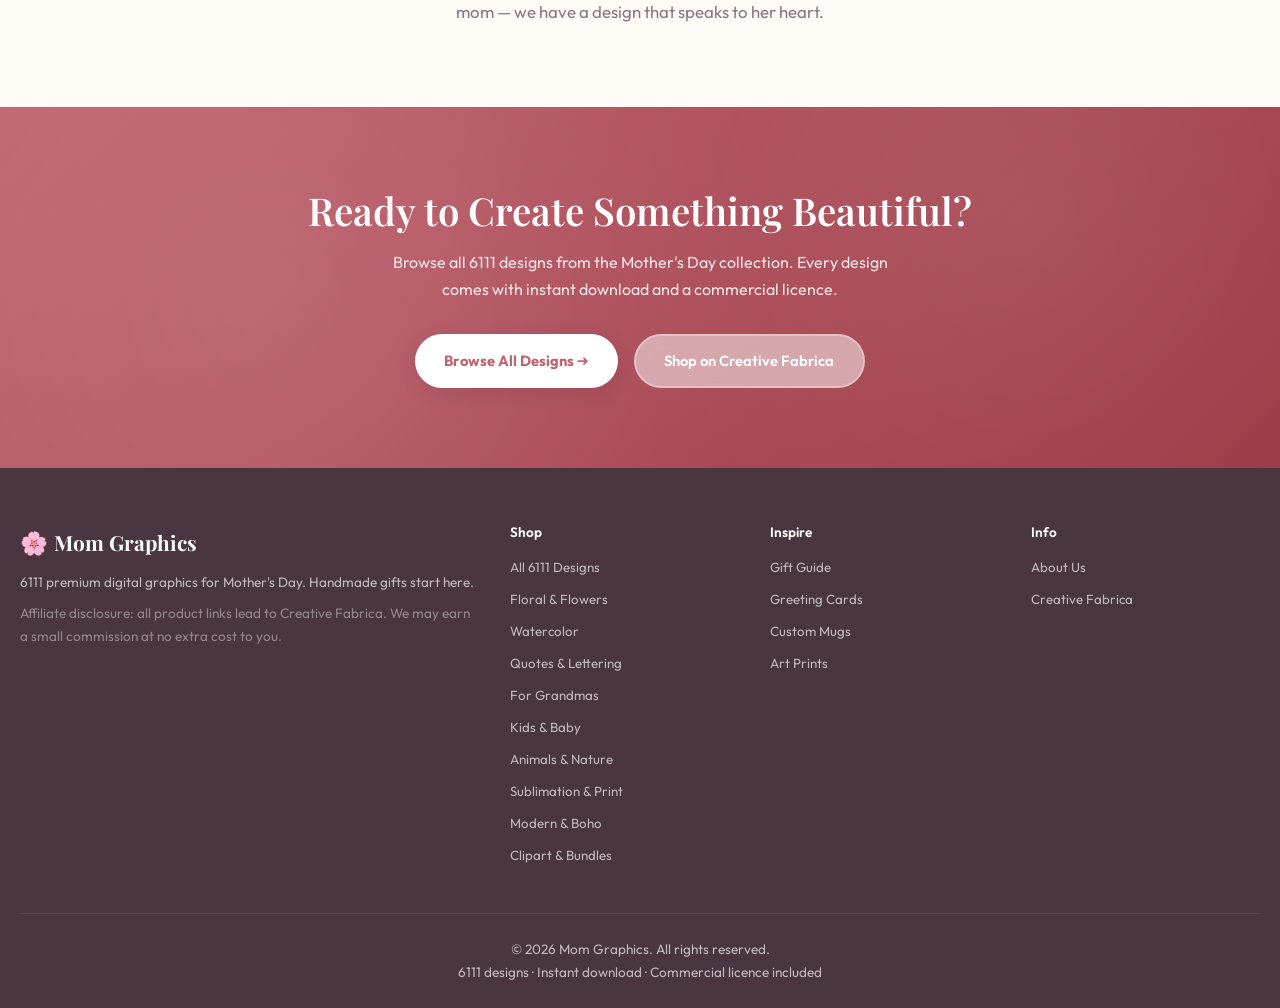
==== commit b6420b83: "Add files via upload" ====
--- a/index.html
+++ b/index.html
@@ -1,259 +1,244 @@
 <!DOCTYPE html>
 <html lang="en">
 <head>
-  <meta charset="UTF-8">
-  <meta name="viewport" content="width=device-width, initial-scale=1.0">
-  <title>Mother's Day Graphics – Beautiful Digital Designs for Mom</title>
-  <meta name="description" content="Discover beautiful Mother's Day graphics: PNG, SVG, templates for cards, posters, and gifts. Instant download, commercial license.">
-  <link rel="stylesheet" href="style.css">
-  <link rel="icon" href="data:image/svg+xml,<svg xmlns='http://www.w3.org/2000/svg' viewBox='0 0 100 100'><text y='.9em' font-size='90'>🌸</text></svg>">
+<meta charset="UTF-8">
+<meta name="viewport" content="width=device-width,initial-scale=1">
+<title>Mother's Day Graphics – Beautiful Digital Designs for Mom</title>
+<meta name="description" content="6100+ stunning Mother's Day graphics: PNG, SVG, clipart, sublimation designs. Instant download, commercial licence included.">
+<link rel="stylesheet" href="style.css">
+<link rel="icon" href="data:image/svg+xml,<svg xmlns='http://www.w3.org/2000/svg' viewBox='0 0 100 100'><text y='.9em' font-size='90'>🌸</text></svg>">
 </head>
 <body>
 
-<!-- ═══════════ HEADER ═══════════ -->
-<header class="site-header">
-  <div class="header-inner">
-    <a href="index.html" class="logo"><span>🌸</span> MomGraphics</a>
-    <button class="hamburger" onclick="toggleMobileNav()" aria-label="Menu">
-      <span></span><span></span><span></span>
-    </button>
-    <ul class="nav-links">
-      <li><a href="index.html" class="active">Home</a></li>
-      <li><a href="shop.html">Shop</a></li>
+<!-- SEARCH MODAL -->
+<div id="srModal"><div id="srBg"></div>
+<div class="sr-box">
+  <button class="sr-close" onclick="closeSr()">✕</button>
+  <div class="search-w"><svg viewBox="0 0 24 24" fill="none" stroke="currentColor" stroke-width="2"><circle cx="11" cy="11" r="8"/><line x1="21" y1="21" x2="16.65" y2="16.65"/></svg>
+  <input type="text" id="msi" placeholder="Search designs…"></div>
+  <div id="msr"></div>
+</div></div>
+
+<!-- DRAWER -->
+<div id="drawer">
+  <div class="dr-h"><h3>My Wishlist 🤍</h3><button class="dr-close" onclick="closeD()">✕</button></div>
+  <div class="dr-body" id="dList"></div>
+  <div class="dr-footer"><a href="https://www.creativefabrica.com/search/ref/20531415/?query=mother&type=Graphics" target="_blank" rel="noopener" class="btn btn-p" style="width:100%;font-size:.82rem;padding:.6rem">Shop All on Creative Fabrica ➜</a></div>
+</div>
+<div id="dOverlay"></div>
+
+<!-- HEADER -->
+<header class="hdr">
+<div class="hdr-in">
+  <a href="index.html" class="logo"><span>🌸</span> Mom Graphics</a>
+  <button class="ham" onclick="toggleNav()" aria-label="Menu"><span></span><span></span><span></span></button>
+  <ul class="nav-links">
+    <li><a href="index.html" class="active">Home</a></li>
+    <li><a href="shop.html">Shop All <span class="cnt" id="navCnt"></span></a></li>
+    <li><a href="shop.html?cat=floral">Floral</a></li>
+    <li><a href="shop.html?cat=grandma">Grandmas</a></li>
+    <li><a href="gift-guide.html">Gift Guide</a></li>
+  </ul>
+  <div class="nav-act">
+    <button class="ico-btn" onclick="openSr()" aria-label="Search"><svg viewBox="0 0 24 24" fill="none" stroke="var(--rose)" stroke-width="2"><circle cx="11" cy="11" r="8"/><line x1="21" y1="21" x2="16.65" y2="16.65"/></svg></button>
+    <button class="ico-btn" onclick="openD()" aria-label="Wishlist"><svg viewBox="0 0 24 24" fill="var(--rose)"><path d="M12 21.35l-1.45-1.32C5.4 15.36 2 12.28 2 8.5 2 5.42 4.42 3 7.5 3c1.74 0 3.41.81 4.5 2.09C13.09 3.81 14.76 3 16.5 3 19.58 3 22 5.42 22 8.5c0 3.78-3.4 6.86-8.55 11.54L12 21.35z"/></svg><span class="wc">0</span></button>
+  </div>
+</div>
+</header>
+
+<!-- HERO -->
+<section class="hero">
+  <video class="hero-vid" autoplay muted loop playsinline><source src="asset/mothers-day-graphics.mp4" type="video/mp4"></video>
+  <div class="hero-ov"></div>
+  <div class="hero-c">
+    <span class="hero-badge">✨ <span id="totalBadge"></span> Digital Designs · Instant Download · Commercial Licence</span>
+    <h1>Beautiful Graphics for <em>Mother's Day</em></h1>
+    <p class="hero-sub">Premium digital designs to create heartfelt cards, posters, mugs, and gifts.<br>Every download is a story — make hers unforgettable.</p>
+    <div class="hero-btns">
+      <a href="shop.html" class="btn btn-p">Explore All <span id="totalBtn"></span> Designs ➜</a>
+      <a href="gift-guide.html" class="btn btn-o">Gift Guide 🎁</a>
+    </div>
+  </div>
+  <div class="hero-scroll">Scroll<br>↓</div>
+</section>
+
+<!-- CATEGORIES -->
+<section class="cats-sec" id="categories">
+<div class="container">
+  <div style="text-align:center" class="aos">
+    <span class="sl">Browse & Discover</span>
+    <h2>Find the Perfect Design <em>for Her Vibe</em></h2>
+    <p style="color:var(--tx-lt);margin-top:.5rem"><span id="totalCats"></span> designs across 9 categories — from floral classics to watercolor art and proud grandmas.</p>
+  </div>
+  <div class="cats-grid" id="catGrid"></div>
+</div>
+</section>
+
+<!-- BESTSELLERS CAROUSEL -->
+<section class="car-sec">
+<div class="container">
+  <div class="sec-h aos">
+    <div><span class="sl">Hot Right Now</span><h2>Bestsellers: What Makers Are <em>Creating Right Now</em></h2></div>
+  </div>
+  <div class="car-wrap">
+    <button class="car-btn l" id="carL">←</button>
+    <div class="car-track" id="carousel"></div>
+    <button class="car-btn r" id="carR">→</button>
+  </div>
+  <div style="text-align:center;margin-top:2rem"><a href="shop.html" class="btn btn-o">View All <span id="totalCar"></span> Designs ➜</a></div>
+</div>
+</section>
+
+<!-- QUOTE -->
+<section class="quote-sec">
+<div class="container">
+  <div class="quote-inner aos">
+    <div>
+      <blockquote>"A mother's love is the fuel that enables a normal human being to do the impossible."</blockquote>
+      <cite>— Mother's Day Collection</cite>
+      <p style="color:var(--tx-lt);margin-top:1rem;font-size:.92rem">Discover beautiful quote designs ready to be printed on cards, mugs, posters, and apparel.</p>
+      <a href="shop.html?cat=quotes" class="btn btn-p" style="margin-top:1rem;font-size:.85rem">Shop Quote Designs ➜</a>
+    </div>
+    <div class="quote-img"><img src="https://www.creativefabrica.com/wp-content/uploads/2025/02/10/Mothers-Day-Gifts-Clipart-Bundle-Graphics-115686973-1.jpg" alt="Mother's Day Graphics" loading="lazy"></div>
+  </div>
+</div>
+</section>
+
+<!-- QUIZ -->
+<section class="quiz-sec">
+<div class="container">
+  <div style="text-align:center" class="aos">
+    <span class="sl">2-Minute Gift Quiz</span>
+    <h2>Not Sure What to Create?</h2>
+  </div>
+  <div class="quiz-box aos" id="quizBox">
+    <span style="font-size:2.5rem">🎁</span>
+    <h3>Find the Perfect Design</h3>
+    <p style="color:var(--tx-lt);margin:.5rem 0 1.5rem">Answer 2 quick questions — we'll find your ideal design.</p>
+    <button class="quiz-start-btn" onclick="startQuiz()">Take the Gift Quiz ✨</button>
+    <div id="quizBody"></div>
+  </div>
+</div>
+</section>
+
+<!-- WHY US -->
+<section class="why-sec">
+<div class="container">
+  <div style="text-align:center" class="aos">
+    <span class="sl">Why Digital Graphics?</span>
+    <h2>Three Reasons Makers <em>Love These Designs</em></h2>
+  </div>
+  <div class="why-grid">
+    <div class="why-card aos"><div class="why-icon">⚡</div><h3>Instant Delivery</h3><p>Start creating in minutes. Download immediately after purchase — no waiting, no shipping.</p></div>
+    <div class="why-card aos"><div class="why-icon">📄</div><h3>All Popular Formats</h3><p>PNG, SVG, EPS, DXF, AI and more. Compatible with Cricut, Silhouette, Canva, Photoshop, and all design tools.</p></div>
+    <div class="why-card aos"><div class="why-icon">🏪</div><h3>Commercial Licence</h3><p>Create and sell. All designs include a commercial licence for your handmade physical products.</p></div>
+  </div>
+</div>
+</section>
+
+<!-- GIFT GUIDE TEASER -->
+<section class="guide-sec">
+<div class="container">
+  <div class="sec-h aos">
+    <div><span class="sl">Ideas & Inspiration</span><h2>Gift Guide</h2></div>
+  </div>
+  <div class="guide-grid">
+    <a href="gift-guide.html" class="guide-card aos">
+      <img src="https://www.creativefabrica.com/wp-content/uploads/2025/02/10/Mothers-Day-Gifts-Clipart-Bundle-Graphics-115686973-1.jpg" alt="Gift Guide" loading="lazy">
+      <div class="guide-card-b"><span class="guide-tag">Gift Guide</span><h3>10 Quick & Easy Mother's Day Gifts You Can Create Today</h3><p>From greeting cards to custom mugs — find the best projects to personalize with graphics.</p></div>
+    </a>
+    <a href="shop.html?cat=grandma" class="guide-card aos">
+      <img src="https://www.creativefabrica.com/wp-content/uploads/2022/04/12/9-Mothers-Day-Background-Graphics-28850819-1.jpg" alt="Grandma Designs" loading="lazy">
+      <div class="guide-card-b"><span class="guide-tag">Grandma Edition</span><h3>Grammy, Nana, Mimi & More — Grandma Designs</h3><p>Grandma names are deeply personal. We have them all.</p></div>
+    </a>
+    <a href="shop.html?cat=watercolor" class="guide-card aos">
+      <img src="https://www.creativefabrica.com/wp-content/uploads/2025/04/28/Rustic-Mothers-Day-Vector-Bundle-SVG-Graphics-120840737-1.png" alt="Watercolor" loading="lazy">
+      <div class="guide-card-b"><span class="guide-tag">Watercolor Art</span><h3>Hand-Painted Watercolor Clipart & Illustrations</h3><p>Beautiful hand-painted designs for cards, prints, and scrapbooking.</p></div>
+    </a>
+  </div>
+</div>
+</section>
+
+<!-- ABOUT -->
+<section class="about-sec" id="about">
+<div class="container aos" style="text-align:center">
+  <span class="sl">Our Story</span>
+  <h2>Made with Love, <em>Given with Heart</em></h2>
+  <p>We believe the best gifts are made with time, creativity, and love. Our curated catalog of <span id="totalAbout"></span> digital graphics helps you create personalized cards, home décor, apparel, and keepsakes that will be cherished forever. Whether she's a floral lover, a proud grandma, or a devoted animal mom — we have a design that speaks to her heart.</p>
+</div>
+</section>
+
+<!-- CTA -->
+<section class="cta-sec">
+<div class="container aos">
+  <h2>Ready to Create Something Beautiful?</h2>
+  <p>Browse all <span id="totalCta"></span> designs from the Mother's Day collection. Every design comes with instant download and a commercial licence.</p>
+  <div style="display:flex;justify-content:center;gap:1rem;flex-wrap:wrap">
+    <a href="shop.html" class="btn btn-w">Browse All Designs ➜</a>
+    <a href="https://www.creativefabrica.com/search/ref/20531415/?query=mother&type=Graphics" target="_blank" rel="noopener" class="btn btn-o" style="border-color:rgba(255,255,255,.3);color:#fff">Shop on Creative Fabrica</a>
+  </div>
+</div>
+</section>
+
+<!-- FOOTER -->
+<footer class="ftr">
+<div class="container">
+  <div class="ftr-grid">
+    <div><div class="logo"><span>🌸</span> Mom Graphics</div><p><span id="totalFtr"></span> premium digital graphics for Mother's Day. Handmade gifts start here.</p><p class="ftr-aff" style="text-align:left;margin-top:.5rem">Affiliate disclosure: all product links lead to Creative Fabrica. We may earn a small commission at no extra cost to you.</p></div>
+    <div><h4>Shop</h4><ul id="ftrCats"></ul></div>
+    <div><h4>Inspire</h4><ul>
       <li><a href="gift-guide.html">Gift Guide</a></li>
-    </ul>
-    <div class="nav-actions">
-      <button class="wish-btn" onclick="openDrawer()" aria-label="Wishlist">
-        <svg viewBox="0 0 24 24"><path d="M12 21.35l-1.45-1.32C5.4 15.36 2 12.28 2 8.5 2 5.42 4.42 3 7.5 3c1.74 0 3.41.81 4.5 2.09C13.09 3.81 14.76 3 16.5 3 19.58 3 22 5.42 22 8.5c0 3.78-3.4 6.86-8.55 11.54L12 21.35z"/></svg>
-        <span class="wish-count">0</span>
-      </button>
-      <a href="shop.html" class="nav-cta">Explore All →</a>
-    </div>
-  </div>
-</header>
-
-<!-- ═══════════ HERO ═══════════ -->
-<section class="hero">
-  <video class="hero-video" autoplay muted loop playsinline poster="">
-    <source src="asset/mothers-day-graphics.mp4" type="video/mp4">
-  </video>
-  <div class="hero-overlay"></div>
-  <div class="hero-content">
-    <span class="hero-badge">✨ Season 2025 Collection</span>
-    <h1>Beautiful Graphics for <em>Mother's Day</em></h1>
-    <p class="hero-sub">Discover 30+ stunning digital designs — cards, posters, clipart &amp; bundles. Instant download in PNG, SVG &amp; more.</p>
-    <div class="hero-buttons">
-      <a href="shop.html" class="btn btn-primary">Explore All Designs</a>
-      <a href="gift-guide.html" class="btn btn-outline">Gift Guide</a>
-    </div>
-    <div class="hero-stats">
-      <div class="hero-stat"><strong>30+</strong><small>Unique Designs</small></div>
-      <div class="hero-stat"><strong>6</strong><small>Categories</small></div>
-      <div class="hero-stat"><strong>4</strong><small>File Formats</small></div>
-    </div>
-  </div>
-</section>
-
-<!-- ═══════════ CATEGORIES ═══════════ -->
-<section class="categories-strip" id="categories">
-  <div class="container">
-    <div style="text-align:center;" class="aos">
-      <span class="section-label">Shop by Category</span>
-      <h2>Find Your Perfect Design</h2>
-    </div>
-    <div class="cat-grid" id="catGrid"></div>
-  </div>
-</section>
-
-<!-- ═══════════ POPULAR DESIGNS ═══════════ -->
-<section class="popular-section">
-  <div class="container">
-    <div class="section-header aos">
-      <div>
-        <span class="section-label">Trending Now</span>
-        <h2>Most Popular Designs</h2>
-      </div>
-      <a href="shop.html" class="btn btn-outline">View All →</a>
-    </div>
-    <div class="products-grid" id="popularGrid"></div>
-  </div>
-</section>
-
-<!-- ═══════════ QUOTE ═══════════ -->
-<section class="quote-section">
-  <div class="container aos">
-    <blockquote>"A mother's love is the fuel that enables a normal human being to do the impossible."</blockquote>
-    <p class="quote-author">— Marion C. Garretty</p>
-  </div>
-</section>
-
-<!-- ═══════════ WHY US ═══════════ -->
-<section class="why-section">
-  <div class="container">
-    <div style="text-align:center;" class="aos">
-      <span class="section-label">Why Choose Us</span>
-      <h2>Quality You Can Trust</h2>
-    </div>
-    <div class="why-grid">
-      <div class="why-card aos">
-        <div class="why-icon">🎨</div>
-        <h3>Premium Quality</h3>
-        <p>Every design is crafted by professional artists with attention to detail and current trends.</p>
-      </div>
-      <div class="why-card aos">
-        <div class="why-icon">⚡</div>
-        <h3>Instant Download</h3>
-        <p>Get your files immediately after purchase. No waiting, no shipping — start creating right away.</p>
-      </div>
-      <div class="why-card aos">
-        <div class="why-icon">📄</div>
-        <h3>Multiple Formats</h3>
-        <p>PNG, SVG, EPS, DXF — everything you need for cards, prints, crafts, and digital projects.</p>
-      </div>
-      <div class="why-card aos">
-        <div class="why-icon">✅</div>
-        <h3>Commercial License</h3>
-        <p>Use designs for personal and commercial projects. Perfect for small businesses and Etsy shops.</p>
-      </div>
-    </div>
-  </div>
-</section>
-
-<!-- ═══════════ GIFT GUIDE TEASER ═══════════ -->
-<section class="gift-teaser">
-  <div class="container">
-    <div class="section-header aos">
-      <div>
-        <span class="section-label">Inspiration</span>
-        <h2>Gift Ideas for Mom</h2>
-      </div>
-      <a href="gift-guide.html" class="btn btn-outline">Full Gift Guide →</a>
-    </div>
-    <div class="gift-teaser-grid">
-      <div class="gift-card aos">
-        <img src="https://images.unsplash.com/photo-1513364776144-60967b0f800f?w=600&h=400&fit=crop" alt="Handmade card" loading="lazy">
-        <div class="gift-card-body">
-          <span class="limited-badge">Best for Handmade</span>
-          <h3>Custom Greeting Card</h3>
-          <p>Print a beautiful design on cardstock for a heartfelt, personal touch.</p>
-        </div>
-      </div>
-      <div class="gift-card aos">
-        <img src="https://images.unsplash.com/photo-1499092346589-b9b6be3e94b2?w=600&h=400&fit=crop" alt="Framed poster" loading="lazy">
-        <div class="gift-card-body">
-          <span class="limited-badge">Seasonal Favorite</span>
-          <h3>Framed Art Print</h3>
-          <p>Turn any graphic into a stunning wall art piece for Mom's favorite room.</p>
-        </div>
-      </div>
-      <div class="gift-card aos">
-        <img src="https://images.unsplash.com/photo-1556103255-4443dbf8ea38?w=600&h=400&fit=crop" alt="Custom mug" loading="lazy">
-        <div class="gift-card-body">
-          <span class="limited-badge">Limited Edition</span>
-          <h3>Personalized Mug</h3>
-          <p>Use sublimation or heat transfer to create a one-of-a-kind mug she'll love.</p>
-        </div>
-      </div>
-    </div>
-  </div>
-</section>
-
-<!-- ═══════════ FREE SAMPLE CTA ═══════════ -->
-<section class="cta-section">
-  <div class="container aos">
-    <h2>Get a Free Mother's Day Card</h2>
-    <p>Download a beautiful sample design — absolutely free. No signup required!</p>
-    <a href="https://www.creativefabrica.com/search/ref/20531415/?query=mother&type=Graphics" target="_blank" rel="noopener" class="btn btn-white">Download Free Sample</a>
-    <div class="cta-form">
-      <input type="email" placeholder="Your email for exclusive deals...">
-      <button class="btn btn-white" style="padding:.8rem 1.6rem;" onclick="alert('Thank you! Check your inbox for exclusive deals.')">Subscribe</button>
-    </div>
-  </div>
-</section>
-
-<!-- ═══════════ FOOTER ═══════════ -->
-<footer class="site-footer">
-  <div class="container">
-    <div class="footer-grid">
-      <div class="footer-brand">
-        <div class="logo"><span>🌸</span> MomGraphics</div>
-        <p>Beautiful digital graphics for Mother's Day. Cards, posters, clipart, and more — crafted with love for every mom.</p>
-      </div>
-      <div class="footer-col">
-        <h4>Quick Links</h4>
-        <ul>
-          <li><a href="index.html">Home</a></li>
-          <li><a href="shop.html">Shop All</a></li>
-          <li><a href="gift-guide.html">Gift Guide</a></li>
-        </ul>
-      </div>
-      <div class="footer-col">
-        <h4>Categories</h4>
-        <ul>
-          <li><a href="shop.html#floral">Floral</a></li>
-          <li><a href="shop.html#quotes">Quotes</a></li>
-          <li><a href="shop.html#kids">Kids</a></li>
-          <li><a href="shop.html#modern">Modern</a></li>
-          <li><a href="shop.html#bundles">Bundles</a></li>
-        </ul>
-      </div>
-      <div class="footer-col footer-newsletter">
-        <h4>Stay Inspired</h4>
-        <p>Get new designs and exclusive deals delivered to your inbox.</p>
-        <form onsubmit="event.preventDefault(); alert('Thank you for subscribing!');">
-          <input type="email" placeholder="Your email..." required>
-          <button type="submit">Join</button>
-        </form>
-      </div>
-    </div>
-    <div class="footer-bottom">
-      <p>&copy; 2025 MomGraphics. Crafted with 💕 for every mother.</p>
-    </div>
-  </div>
+      <li><a href="gift-guide.html#cards">Greeting Cards</a></li>
+      <li><a href="gift-guide.html#mugs">Custom Mugs</a></li>
+      <li><a href="gift-guide.html#prints">Art Prints</a></li>
+    </ul></div>
+    <div><h4>Info</h4><ul>
+      <li><a href="#about">About Us</a></li>
+      <li><a href="https://www.creativefabrica.com/search/ref/20531415/?query=mother&type=Graphics" target="_blank" rel="noopener">Creative Fabrica</a></li>
+    </ul></div>
+  </div>
+  <div class="ftr-bot"><p>&copy; 2026 Mom Graphics. All rights reserved.<br><span id="totalBot"></span> designs · Instant download · Commercial licence included</p></div>
+</div>
 </footer>
 
-<!-- ═══════════ WISHLIST DRAWER ═══════════ -->
-<div id="wishDrawer">
-  <div class="drawer-header">
-    <h3>♡ My Wishlist</h3>
-    <button class="drawer-close" onclick="closeDrawer()">✕</button>
-  </div>
-  <div class="drawer-body" id="drawerList"></div>
-</div>
-<div id="drawerOverlay"></div>
-
-<!-- Scroll to top -->
-<button class="scroll-top" id="scrollTop" onclick="window.scrollTo({top:0,behavior:'smooth'})">↑</button>
+<!-- MOBILE BAR -->
+<div id="mobBar">
+  <a href="index.html"><span>🏠</span>Home</a>
+  <a href="shop.html"><span>🛍</span>Shop</a>
+  <button onclick="openSr()"><span>🔍</span>Search</button>
+  <button onclick="openD()"><span>🤍</span>Wishlist</button>
+  <a href="gift-guide.html"><span>🎁</span>Guide</a>
+</div>
+
+<button id="toTop">↑</button>
 
 <script src="products.js"></script>
 <script src="shared.js"></script>
 <script>
-  // Render category cards on index
+  // Fill totals
+  const total=P.length;
+  document.querySelectorAll('#totalBadge,#totalBtn,#totalCats,#totalCar,#totalAbout,#totalCta,#totalFtr,#totalBot').forEach(e=>e.textContent=total);
+  document.getElementById('navCnt').textContent=total;
+  // Category grid
   (function(){
-    const grid = document.getElementById('catGrid');
-    if(!grid) return;
-    const allCard = `<div class="cat-card aos" onclick="location.href='shop.html'">
-      <span class="cat-icon">🎁</span>
-      <h3>All Designs</h3>
-      <span>${PRODUCTS.length} items</span>
-    </div>`;
-    const cards = CATEGORIES.map(c=>{
-      const count = PRODUCTS.filter(p=>p.c===c.id).length;
-      return `<div class="cat-card aos" onclick="location.href='shop.html#${c.id}'">
-        <span class="cat-icon">${c.icon}</span>
-        <h3>${c.label}</h3>
-        <span>${count} items</span>
-      </div>`;
-    }).join('');
-    grid.innerHTML = allCard + cards;
-    // re-observe new .aos elements
-    initAOS();
+    const g=document.getElementById('catGrid');if(!g)return;
+    let h=`<a href="shop.html" class="cat-card aos"><span class="ci">✨</span><span class="ct">All Designs</span><span class="cn">${total}</span></a>`;
+    CATS.forEach(c=>{
+      const n=P.filter(p=>CN[p[3]]===c.id).length;
+      h+=`<a href="shop.html?cat=${c.id}" class="cat-card aos"><span class="ci">${c.icon}</span><span class="ct">${c.label}</span><span class="cn">${n}</span></a>`;
+    });
+    g.innerHTML=h;
+    // re-init AOS for new elements
+    const obs=new IntersectionObserver(en=>{en.forEach(e=>{if(e.isIntersecting){e.target.classList.add('vis');obs.unobserve(e.target)}})},{threshold:.12});
+    g.querySelectorAll('.aos').forEach(el=>obs.observe(el));
   })();
-
-  // Scroll-to-top button
-  window.addEventListener('scroll', ()=>{
-    document.getElementById('scrollTop')?.classList.toggle('show', window.scrollY > 500);
-  }, {passive:true});
+  // Footer cats
+  (function(){
+    const ul=document.getElementById('ftrCats');if(!ul)return;
+    let h=`<li><a href="shop.html">All ${total} Designs</a></li>`;
+    CATS.forEach(c=>h+=`<li><a href="shop.html?cat=${c.id}">${c.label}</a></li>`);
+    ul.innerHTML=h;
+  })();
 </script>
 </body>
 </html>
--- a/style.css
+++ b/style.css
@@ -1,671 +1,298 @@
 /* ============================================================
-   Mother's Day Graphics – Stylesheet
-   Palette: Blush · Cream · Mint · Lavender · Gold
+   Mother's Day Graphics – Style
    ============================================================ */
-
-/* ── Google Fonts import ─────────────────────────────────── */
-@import url('https://fonts.googleapis.com/css2?family=Cormorant+Garamond:ital,wght@0,400;0,600;0,700;1,400&family=Outfit:wght@300;400;500;600;700&display=swap');
-
-/* ── CSS Variables ───────────────────────────────────────── */
-:root {
-  /* colours */
-  --blush:        #F2C4CE;
-  --blush-deep:   #E8A0B0;
-  --blush-light:  #FDF0F3;
-  --cream:        #FFF9F0;
-  --cream-dark:   #F5EDE0;
-  --mint:         #C8E6D0;
-  --mint-deep:    #8ECDA0;
-  --lavender:     #D5C8E6;
-  --lavender-deep:#B39DDB;
-  --gold:         #D4A843;
-  --gold-light:   #F5E6C8;
-  --rose:         #C0636F;
-  --rose-dark:    #9B3A46;
-  --text:         #4A3640;
-  --text-light:   #8A7580;
-  --text-muted:   #B8A5AE;
-  --white:        #FFFFFF;
-  --bg:           #FFFBF7;
-
-  /* typography */
-  --font-display: 'Cormorant Garamond', Georgia, serif;
-  --font-body:    'Outfit', system-ui, sans-serif;
-
-  /* spacing */
-  --gap:    1.5rem;
-  --radius: 16px;
-  --radius-sm: 10px;
-  --radius-xs: 6px;
-
-  /* shadows */
-  --shadow-sm:  0 2px 8px rgba(74,54,64,.06);
-  --shadow-md:  0 4px 20px rgba(74,54,64,.08);
-  --shadow-lg:  0 8px 40px rgba(74,54,64,.12);
-  --shadow-glow:0 0 30px rgba(242,196,206,.5);
-
-  /* transitions */
-  --ease: cubic-bezier(.4,0,.2,1);
+@import url('https://fonts.googleapis.com/css2?family=Playfair+Display:ital,wght@0,400;0,600;0,700;0,800;1,400;1,600&family=Outfit:wght@300;400;500;600;700&display=swap');
+
+:root{
+  --rose:#C0636F;--rose-dk:#9B3A46;--blush:#F2C4CE;--blush-lt:#FDF0F3;
+  --cream:#FFF9F0;--cream-dk:#F5EDE0;--gold:#D4A843;--gold-lt:#F5E6C8;
+  --mint:#C8E6D0;--lav:#D5C8E6;--lav-dk:#B39DDB;
+  --tx:#4A3640;--tx-lt:#8A7580;--muted:#B8A5AE;--bg:#FFFBF7;--wh:#fff;
+  --ff:'Playfair Display',Georgia,serif;--fb:'Outfit',system-ui,sans-serif;
+  --r:16px;--rs:10px;--ease:cubic-bezier(.4,0,.2,1);
+  --sh:0 2px 8px rgba(74,54,64,.06);--shm:0 4px 20px rgba(74,54,64,.08);--shl:0 8px 40px rgba(74,54,64,.12);
 }
-
-/* ── Reset & Base ────────────────────────────────────────── */
-*, *::before, *::after { box-sizing: border-box; margin: 0; padding: 0; }
-html { scroll-behavior: smooth; -webkit-text-size-adjust: 100%; }
-body {
-  font-family: var(--font-body);
-  font-weight: 400;
-  color: var(--text);
-  background: var(--bg);
-  line-height: 1.65;
-  overflow-x: hidden;
+*,*::before,*::after{box-sizing:border-box;margin:0;padding:0}
+html{scroll-behavior:smooth}
+body{font-family:var(--fb);color:var(--tx);background:var(--bg);line-height:1.65;overflow-x:hidden}
+img{display:block;max-width:100%;height:auto}
+a{color:inherit;text-decoration:none}
+button{font-family:inherit;cursor:pointer;border:none;background:none}
+h1,h2,h3,h4{font-family:var(--ff);font-weight:600;line-height:1.2}
+h1{font-size:clamp(2rem,5vw,3.4rem)}
+h2{font-size:clamp(1.5rem,3.5vw,2.4rem)}
+h2 em{font-style:italic;color:var(--rose)}
+.container{max-width:1320px;margin:0 auto;padding:0 1.25rem}
+.sl{font-family:var(--fb);font-weight:600;font-size:.75rem;letter-spacing:.14em;text-transform:uppercase;color:var(--rose);margin-bottom:.5rem;display:block}
+.aos{opacity:0;transform:translateY(24px);transition:opacity .65s var(--ease),transform .65s var(--ease)}
+.aos.vis{opacity:1;transform:none}
+
+/* ── HEADER ──────────────────────────────────────────────── */
+.hdr{position:fixed;top:0;left:0;right:0;z-index:1000;background:rgba(255,251,247,.82);backdrop-filter:blur(18px);-webkit-backdrop-filter:blur(18px);border-bottom:1px solid rgba(242,196,206,.18);transition:box-shadow .3s var(--ease)}
+.hdr.scrolled{box-shadow:var(--shm)}
+.hdr-in{display:flex;align-items:center;justify-content:space-between;height:62px;max-width:1320px;margin:0 auto;padding:0 1.25rem}
+.logo{font-family:var(--ff);font-size:1.3rem;font-weight:700;color:var(--rose);display:flex;align-items:center;gap:.4rem}
+.logo span{font-size:1.4rem}
+.nav-links{display:flex;align-items:center;gap:1.5rem;list-style:none}
+.nav-links a{font-size:.88rem;font-weight:500;color:var(--tx);position:relative;transition:color .25s}
+.nav-links a::after{content:'';position:absolute;bottom:-4px;left:0;width:0;height:2px;background:var(--rose);border-radius:2px;transition:width .3s}
+.nav-links a:hover,.nav-links a.active{color:var(--rose)}
+.nav-links a:hover::after,.nav-links a.active::after{width:100%}
+.nav-links .cnt{font-size:.7rem;background:var(--blush);color:var(--rose-dk);padding:.1rem .45rem;border-radius:50px;margin-left:.2rem;font-weight:700}
+.nav-act{display:flex;align-items:center;gap:.7rem}
+.ico-btn{position:relative;width:38px;height:38px;display:flex;align-items:center;justify-content:center;border-radius:50%;background:var(--blush-lt);transition:background .25s}
+.ico-btn:hover{background:var(--blush)}
+.ico-btn svg{width:18px;height:18px}
+.wc{position:absolute;top:-2px;right:-2px;width:17px;height:17px;border-radius:50%;background:var(--rose);color:#fff;font-size:.6rem;font-weight:700;display:none;align-items:center;justify-content:center}
+.ham{display:none;width:36px;height:36px;flex-direction:column;justify-content:center;align-items:center;gap:5px}
+.ham span{display:block;width:20px;height:2px;background:var(--tx);border-radius:2px}
+@media(max-width:768px){
+  .ham{display:flex}
+  .nav-links{position:fixed;top:62px;left:0;right:0;background:var(--bg);flex-direction:column;gap:0;max-height:0;overflow:hidden;transition:max-height .35s var(--ease);box-shadow:var(--shm);z-index:999}
+  .nav-links.open{max-height:360px}
+  .nav-links a{display:block;padding:.9rem 1.5rem;border-bottom:1px solid rgba(242,196,206,.15)}
 }
-img { display: block; max-width: 100%; height: auto; }
-a   { color: inherit; text-decoration: none; }
-button { font-family: inherit; cursor: pointer; border: none; background: none; }
-
-/* ── Typography ──────────────────────────────────────────── */
-h1,h2,h3,h4 { font-family: var(--font-display); font-weight: 600; line-height: 1.2; color: var(--text); }
-h1 { font-size: clamp(2.2rem, 5vw, 3.6rem); }
-h2 { font-size: clamp(1.6rem, 3.5vw, 2.6rem); }
-h3 { font-size: clamp(1rem, 2vw, 1.25rem); font-weight: 500; font-family: var(--font-body); }
-.section-label {
-  font-family: var(--font-body);
-  font-weight: 600;
-  font-size: .75rem;
-  letter-spacing: .15em;
-  text-transform: uppercase;
-  color: var(--blush-deep);
-  margin-bottom: .5rem;
-  display: block;
+
+/* ── HERO ─────────────────────────────────────────────────── */
+.hero{position:relative;min-height:92vh;display:flex;align-items:center;justify-content:center;overflow:hidden;margin-top:62px}
+.hero-vid{position:absolute;inset:0;width:100%;height:100%;object-fit:cover}
+.hero-ov{position:absolute;inset:0;background:linear-gradient(180deg,rgba(255,251,247,.18) 0%,rgba(255,251,247,.6) 45%,rgba(255,251,247,.94) 100%);z-index:1}
+.hero-c{position:relative;z-index:2;text-align:center;max-width:740px;padding:2rem 1.25rem}
+.hero-badge{display:inline-block;padding:.3rem .9rem;border-radius:50px;background:rgba(242,196,206,.35);backdrop-filter:blur(8px);font-size:.72rem;font-weight:600;letter-spacing:.1em;text-transform:uppercase;color:var(--rose);margin-bottom:1.2rem}
+.hero h1 em{font-style:italic;background:linear-gradient(135deg,var(--rose),var(--rose-dk));-webkit-background-clip:text;-webkit-text-fill-color:transparent}
+.hero-sub{font-size:1.05rem;color:var(--tx-lt);max-width:520px;margin:1rem auto 2rem;line-height:1.7}
+.hero-btns{display:flex;justify-content:center;gap:1rem;flex-wrap:wrap}
+.btn{display:inline-flex;align-items:center;gap:.5rem;padding:.8rem 1.8rem;border-radius:50px;font-weight:600;font-size:.92rem;transition:all .3s var(--ease)}
+.btn-p{background:linear-gradient(135deg,var(--rose),var(--rose-dk));color:#fff;box-shadow:0 4px 20px rgba(192,99,111,.3)}
+.btn-p:hover{transform:translateY(-2px);box-shadow:0 6px 28px rgba(192,99,111,.4)}
+.btn-o{border:2px solid var(--blush);color:var(--rose);background:rgba(255,255,255,.5);backdrop-filter:blur(4px)}
+.btn-o:hover{background:var(--blush-lt);transform:translateY(-2px)}
+.btn-w{background:#fff;color:var(--rose);font-weight:700;box-shadow:0 4px 20px rgba(0,0,0,.1)}
+.btn-w:hover{transform:translateY(-2px);box-shadow:0 6px 28px rgba(0,0,0,.15)}
+.hero-scroll{position:absolute;bottom:2rem;left:50%;transform:translateX(-50%);z-index:2;text-align:center;color:var(--muted);font-size:.8rem;animation:bob 2s ease-in-out infinite}
+@keyframes bob{0%,100%{transform:translateX(-50%) translateY(0)}50%{transform:translateX(-50%) translateY(8px)}}
+
+/* ── CATEGORIES SECTION ──────────────────────────────────── */
+.cats-sec{padding:5rem 0;background:var(--wh)}
+.cats-grid{display:grid;grid-template-columns:repeat(auto-fit,minmax(160px,1fr));gap:1rem;margin-top:2rem}
+.cat-card{display:flex;align-items:center;gap:.75rem;padding:1rem 1.1rem;border-radius:var(--rs);background:var(--bg);border:1px solid rgba(242,196,206,.15);transition:all .3s var(--ease);cursor:pointer;text-decoration:none}
+.cat-card:hover{transform:translateY(-3px);box-shadow:var(--shm);border-color:var(--blush)}
+.cat-card .ci{font-size:1.5rem}
+.cat-card .ct{font-weight:600;font-size:.9rem;flex:1}
+.cat-card .cn{font-size:.72rem;font-weight:700;background:var(--blush-lt);color:var(--rose);padding:.15rem .5rem;border-radius:50px}
+
+/* ── CAROUSEL ─────────────────────────────────────────────── */
+.car-sec{padding:5rem 0}
+.car-wrap{position:relative}
+.car-track{display:flex;gap:1.25rem;overflow-x:auto;scroll-snap-type:x mandatory;-webkit-overflow-scrolling:touch;padding:1rem 0;scrollbar-width:none}
+.car-track::-webkit-scrollbar{display:none}
+.car-track .pc{min-width:280px;scroll-snap-align:start;flex-shrink:0}
+.car-btn{position:absolute;top:50%;transform:translateY(-50%);width:44px;height:44px;border-radius:50%;background:var(--wh);box-shadow:var(--shm);display:flex;align-items:center;justify-content:center;font-size:1.2rem;z-index:5;transition:all .25s}
+.car-btn:hover{background:var(--blush-lt);box-shadow:var(--shl)}
+.car-btn.l{left:-8px}
+.car-btn.r{right:-8px}
+@media(max-width:768px){.car-btn{display:none}}
+
+/* ── PRODUCT CARD ─────────────────────────────────────────── */
+.pc{background:var(--wh);border-radius:var(--r);overflow:hidden;border:1px solid rgba(242,196,206,.12);transition:transform .35s var(--ease),box-shadow .35s var(--ease);animation:fadeUp .45s var(--ease) both}
+.pc:hover{transform:translateY(-5px);box-shadow:var(--shl)}
+@keyframes fadeUp{from{opacity:0;transform:translateY(18px)}to{opacity:1;transform:none}}
+.pc-img{position:relative;aspect-ratio:1/1;overflow:hidden;background:var(--cream)}
+.pc-img img{width:100%;height:100%;object-fit:cover;transition:transform .5s var(--ease)}
+.pc:hover .pc-img img{transform:scale(1.05)}
+.pc-h{position:absolute;top:.6rem;right:.6rem;width:34px;height:34px;border-radius:50%;background:rgba(255,255,255,.82);backdrop-filter:blur(6px);display:flex;align-items:center;justify-content:center;z-index:2;transition:all .25s}
+.pc-h svg{width:17px;height:17px;fill:var(--muted);transition:fill .25s}
+.pc-h:hover svg,.pc-h.active svg{fill:var(--rose)}
+.pc-h.active{background:var(--blush-lt)}
+.pc-b{padding:.9rem 1rem 1.1rem}
+.pc-t{font-family:var(--fb);font-size:.88rem;font-weight:600;line-height:1.3;margin-bottom:.65rem;display:-webkit-box;-webkit-line-clamp:2;-webkit-box-orient:vertical;overflow:hidden}
+.pc-btn{display:flex;align-items:center;justify-content:center;gap:.4rem;width:100%;padding:.65rem;border-radius:var(--rs);background:linear-gradient(135deg,var(--rose),var(--rose-dk));color:#fff;font-weight:700;font-size:.75rem;letter-spacing:.03em;transition:all .3s var(--ease)}
+.pc-btn:hover{box-shadow:0 4px 16px rgba(192,99,111,.35);transform:translateY(-1px)}
+
+/* ── QUOTE SECTION ────────────────────────────────────────── */
+.quote-sec{padding:5rem 0;background:linear-gradient(135deg,var(--blush-lt),var(--cream));position:relative;overflow:hidden}
+.quote-sec::before{content:'❝';position:absolute;top:-30px;left:50%;transform:translateX(-50%);font-size:14rem;color:rgba(242,196,206,.25);pointer-events:none}
+.quote-inner{display:grid;grid-template-columns:1fr 1fr;gap:3rem;align-items:center}
+.quote-inner blockquote{font-family:var(--ff);font-size:clamp(1.3rem,2.5vw,2rem);font-style:italic;color:var(--tx);line-height:1.5}
+.quote-inner cite{display:block;margin-top:.75rem;font-style:normal;color:var(--tx-lt);font-size:.9rem}
+.quote-img{border-radius:var(--r);overflow:hidden;aspect-ratio:4/3}
+.quote-img img{width:100%;height:100%;object-fit:cover}
+@media(max-width:768px){.quote-inner{grid-template-columns:1fr}.quote-img{display:none}}
+
+/* ── QUIZ SECTION ─────────────────────────────────────────── */
+.quiz-sec{padding:5rem 0;background:var(--wh)}
+.quiz-box{max-width:700px;margin:2rem auto 0;background:var(--bg);border-radius:var(--r);padding:2.5rem;border:1px solid rgba(242,196,206,.15);text-align:center}
+.quiz-box h3{margin-bottom:.5rem}
+.quiz-step{color:var(--muted);font-size:.85rem;margin-bottom:1.5rem}
+.quiz-opts{display:grid;grid-template-columns:1fr 1fr;gap:.75rem}
+.quiz-opts button{padding:1rem;border-radius:var(--rs);border:2px solid rgba(242,196,206,.3);background:var(--wh);font-weight:600;font-size:.95rem;transition:all .25s}
+.quiz-opts button:hover{border-color:var(--rose);background:var(--blush-lt);transform:translateY(-2px)}
+.quiz-results{display:grid;grid-template-columns:repeat(auto-fill,minmax(140px,1fr));gap:1rem;margin:1.5rem 0}
+.quiz-results .pc{animation:none}
+.quiz-actions{display:flex;justify-content:center;gap:1rem;margin-top:1rem}
+.qbtn-sec{padding:.6rem 1.2rem;border-radius:50px;border:2px solid var(--blush);color:var(--rose);font-weight:600;font-size:.85rem}
+.qbtn-pri{padding:.6rem 1.2rem;border-radius:50px;background:var(--rose);color:#fff;font-weight:600;font-size:.85rem;transition:all .25s}
+.qbtn-pri:hover{background:var(--rose-dk)}
+.quiz-start-btn{padding:.85rem 2rem;border-radius:50px;background:linear-gradient(135deg,var(--rose),var(--rose-dk));color:#fff;font-weight:700;font-size:1rem;transition:all .3s;cursor:pointer;border:none}
+.quiz-start-btn:hover{transform:translateY(-2px);box-shadow:0 6px 24px rgba(192,99,111,.35)}
+
+/* ── WHY SECTION ──────────────────────────────────────────── */
+.why-sec{padding:5rem 0}
+.why-grid{display:grid;grid-template-columns:repeat(auto-fit,minmax(260px,1fr));gap:2rem;margin-top:2rem}
+.why-card{text-align:center;padding:2rem 1.5rem;border-radius:var(--r);background:var(--wh);border:1px solid rgba(242,196,206,.12);transition:transform .3s var(--ease),box-shadow .3s var(--ease)}
+.why-card:hover{transform:translateY(-4px);box-shadow:var(--shm)}
+.why-icon{width:60px;height:60px;border-radius:50%;display:flex;align-items:center;justify-content:center;font-size:1.6rem;margin:0 auto 1rem;background:var(--blush-lt)}
+.why-card h3{margin-bottom:.4rem;font-family:var(--fb);font-size:1rem;font-weight:600}
+.why-card p{color:var(--tx-lt);font-size:.88rem}
+
+/* ── GUIDE TEASER ─────────────────────────────────────────── */
+.guide-sec{padding:5rem 0;background:var(--wh)}
+.guide-grid{display:grid;grid-template-columns:repeat(auto-fit,minmax(300px,1fr));gap:1.5rem;margin-top:2rem}
+.guide-card{border-radius:var(--r);overflow:hidden;background:var(--bg);border:1px solid rgba(242,196,206,.12);transition:all .3s var(--ease);display:block}
+.guide-card:hover{transform:translateY(-4px);box-shadow:var(--shm)}
+.guide-card img{width:100%;aspect-ratio:16/10;object-fit:cover}
+.guide-card-b{padding:1.2rem}
+.guide-tag{font-size:.7rem;font-weight:700;letter-spacing:.1em;text-transform:uppercase;color:var(--rose);margin-bottom:.3rem;display:block}
+.guide-card-b h3{margin-bottom:.3rem}
+.guide-card-b p{color:var(--tx-lt);font-size:.86rem}
+
+/* ── CTA SECTION ──────────────────────────────────────────── */
+.cta-sec{padding:5rem 0;background:linear-gradient(135deg,var(--rose),var(--rose-dk));text-align:center;color:#fff;position:relative;overflow:hidden}
+.cta-sec::before{content:'';position:absolute;inset:0;background:radial-gradient(circle at 20% 50%,rgba(255,255,255,.1) 0%,transparent 50%),radial-gradient(circle at 80% 30%,rgba(255,255,255,.07) 0%,transparent 40%)}
+.cta-sec h2{color:#fff;position:relative;z-index:1}
+.cta-sec p{color:rgba(255,255,255,.85);margin:1rem auto 2rem;max-width:520px;position:relative;z-index:1}
+.cta-sec .btn{position:relative;z-index:1}
+
+/* ── ABOUT BLOCK ──────────────────────────────────────────── */
+.about-sec{padding:5rem 0}
+.about-sec p{max-width:700px;margin:1rem auto 0;text-align:center;color:var(--tx-lt);font-size:1.05rem;line-height:1.8}
+
+/* ── FOOTER ───────────────────────────────────────────────── */
+.ftr{background:var(--tx);color:rgba(255,255,255,.65);padding:3.5rem 0 1.5rem}
+.ftr-grid{display:grid;grid-template-columns:2fr 1fr 1fr 1fr;gap:2rem;margin-bottom:2.5rem}
+.ftr .logo{color:#fff;margin-bottom:.6rem}
+.ftr p{font-size:.85rem;line-height:1.7}
+.ftr h4{color:#fff;font-family:var(--fb);font-size:.85rem;font-weight:600;margin-bottom:.8rem}
+.ftr ul{list-style:none}
+.ftr li{margin-bottom:.35rem}
+.ftr a{font-size:.83rem;transition:color .25s}
+.ftr a:hover{color:var(--blush)}
+.ftr-bot{text-align:center;padding-top:1.5rem;border-top:1px solid rgba(255,255,255,.08);font-size:.78rem}
+.ftr-aff{text-align:center;font-size:.75rem;color:rgba(255,255,255,.4);margin-top:.5rem}
+@media(max-width:768px){.ftr-grid{grid-template-columns:1fr 1fr}}
+@media(max-width:480px){.ftr-grid{grid-template-columns:1fr}}
+
+/* ── SHOP PAGE ────────────────────────────────────────────── */
+.shop-hero{padding:6.5rem 0 2rem;text-align:center;background:linear-gradient(180deg,var(--blush-lt),var(--bg))}
+.shop-hero p{color:var(--tx-lt);max-width:480px;margin:.5rem auto 0}
+.shop-lay{display:grid;grid-template-columns:250px 1fr;gap:2rem;padding:2rem 0 4rem}
+@media(max-width:900px){.shop-lay{grid-template-columns:1fr}}
+.sidebar{position:sticky;top:80px;align-self:start}
+@media(max-width:900px){
+  .sidebar{position:fixed;top:0;left:-300px;width:280px;height:100vh;background:var(--wh);z-index:2000;padding:1.5rem;overflow-y:auto;transition:left .3s var(--ease);box-shadow:4px 0 30px rgba(0,0,0,.1)}
+  .sidebar.mob-open{left:0}
+  #sidebarOverlay{position:fixed;inset:0;background:rgba(74,54,64,.3);backdrop-filter:blur(4px);z-index:1999;opacity:0;pointer-events:none;transition:opacity .3s}
+  #sidebarOverlay.show{opacity:1;pointer-events:auto}
 }
-
-/* ── Container ───────────────────────────────────────────── */
-.container { max-width: 1320px; margin: 0 auto; padding: 0 1.25rem; }
-
-/* ── Animate-on-scroll ───────────────────────────────────── */
-.aos { opacity: 0; transform: translateY(28px); transition: opacity .7s var(--ease), transform .7s var(--ease); }
-.aos.aos-in { opacity: 1; transform: translateY(0); }
-
-/* ── HEADER / NAV ────────────────────────────────────────── */
-.site-header {
-  position: fixed; top: 0; left: 0; right: 0; z-index: 1000;
-  background: rgba(255,251,247,.85);
-  backdrop-filter: blur(16px); -webkit-backdrop-filter: blur(16px);
-  border-bottom: 1px solid rgba(242,196,206,.2);
-  transition: box-shadow .3s var(--ease), background .3s var(--ease);
-}
-.site-header.scrolled { box-shadow: var(--shadow-md); background: rgba(255,251,247,.96); }
-.header-inner {
-  display: flex; align-items: center; justify-content: space-between;
-  height: 68px; max-width: 1320px; margin: 0 auto; padding: 0 1.25rem;
-}
-.logo {
-  font-family: var(--font-display);
-  font-size: 1.45rem; font-weight: 700; color: var(--rose);
-  display: flex; align-items: center; gap: .5rem;
-}
-.logo span { font-size: 1.5rem; }
-.nav-links { display: flex; align-items: center; gap: 2rem; list-style: none; }
-.nav-links a {
-  font-size: .9rem; font-weight: 500; color: var(--text);
-  position: relative; transition: color .25s var(--ease);
-}
-.nav-links a::after {
-  content:''; position: absolute; bottom: -4px; left: 0; width: 0; height: 2px;
-  background: var(--blush-deep); border-radius: 2px; transition: width .3s var(--ease);
-}
-.nav-links a:hover { color: var(--rose); }
-.nav-links a:hover::after, .nav-links a.active::after { width: 100%; }
-
-.nav-actions { display: flex; align-items: center; gap: 1rem; }
-.wish-btn {
-  position: relative; width: 40px; height: 40px; display: flex; align-items: center; justify-content: center;
-  border-radius: 50%; background: var(--blush-light); transition: background .25s var(--ease);
-}
-.wish-btn:hover { background: var(--blush); }
-.wish-btn svg { width: 20px; height: 20px; fill: var(--rose); }
-.wish-count {
-  position: absolute; top: -2px; right: -2px;
-  width: 18px; height: 18px; border-radius: 50%;
-  background: var(--rose); color: #fff; font-size: .65rem; font-weight: 700;
-  display: none; align-items: center; justify-content: center;
-}
-.nav-cta {
-  display: inline-flex; align-items: center; gap: .4rem;
-  padding: .55rem 1.2rem; border-radius: 50px;
-  background: linear-gradient(135deg, var(--rose), var(--rose-dark));
-  color: #fff; font-size: .85rem; font-weight: 600;
-  transition: transform .25s var(--ease), box-shadow .25s var(--ease);
-}
-.nav-cta:hover { transform: translateY(-1px); box-shadow: 0 4px 16px rgba(192,99,111,.35); }
-
-/* Mobile nav */
-.hamburger { display: none; width: 36px; height: 36px; flex-direction: column; justify-content: center; align-items: center; gap: 5px; }
-.hamburger span { display: block; width: 22px; height: 2px; background: var(--text); border-radius: 2px; transition: .3s; }
-
-@media(max-width:768px){
-  .hamburger { display: flex; }
-  .nav-links {
-    position: fixed; top: 68px; left: 0; right: 0;
-    background: var(--bg); flex-direction: column; gap: 0;
-    max-height: 0; overflow: hidden; transition: max-height .35s var(--ease);
-    box-shadow: var(--shadow-md);
-  }
-  .nav-links.open { max-height: 320px; }
-  .nav-links a { display: block; padding: 1rem 1.5rem; border-bottom: 1px solid rgba(242,196,206,.2); }
-  .nav-cta { display: none; }
-}
-
-/* ── HERO SECTION ────────────────────────────────────────── */
-.hero {
-  position: relative;
-  min-height: 92vh;
-  display: flex; align-items: center; justify-content: center;
-  overflow: hidden;
-  margin-top: 68px;
-}
-.hero-video {
-  position: absolute; inset: 0;
-  width: 100%; height: 100%; object-fit: cover;
-  z-index: 0;
-}
-.hero-overlay {
-  position: absolute; inset: 0;
-  background: linear-gradient(180deg, rgba(255,251,247,.25) 0%, rgba(255,251,247,.65) 50%, rgba(255,251,247,.92) 100%);
-  z-index: 1;
-}
-.hero-content {
-  position: relative; z-index: 2;
-  text-align: center; max-width: 720px; padding: 2rem 1.25rem;
-}
-.hero-badge {
-  display: inline-block;
-  padding: .35rem 1rem; border-radius: 50px;
-  background: rgba(242,196,206,.35);
-  backdrop-filter: blur(8px);
-  font-size: .75rem; font-weight: 600; letter-spacing: .1em; text-transform: uppercase;
-  color: var(--rose); margin-bottom: 1.5rem;
-}
-.hero h1 { color: var(--text); margin-bottom: 1rem; }
-.hero h1 em {
-  font-style: italic; color: var(--rose);
-  background: linear-gradient(135deg, var(--rose), var(--rose-dark));
-  -webkit-background-clip: text; -webkit-text-fill-color: transparent;
-}
-.hero-sub {
-  font-size: 1.1rem; color: var(--text-light); max-width: 520px; margin: 0 auto 2rem;
-  line-height: 1.7;
-}
-.hero-buttons { display: flex; justify-content: center; gap: 1rem; flex-wrap: wrap; }
-.btn {
-  display: inline-flex; align-items: center; gap: .5rem;
-  padding: .85rem 2rem; border-radius: 50px; font-weight: 600; font-size: .95rem;
-  transition: all .3s var(--ease);
-}
-.btn-primary {
-  background: linear-gradient(135deg, var(--rose), var(--rose-dark));
-  color: #fff; box-shadow: 0 4px 20px rgba(192,99,111,.3);
-}
-.btn-primary:hover { transform: translateY(-2px); box-shadow: 0 6px 28px rgba(192,99,111,.4); }
-.btn-outline {
-  border: 2px solid var(--blush-deep); color: var(--rose); background: rgba(255,255,255,.6);
-  backdrop-filter: blur(4px);
-}
-.btn-outline:hover { background: var(--blush-light); transform: translateY(-2px); }
-
-.hero-stats {
-  display: flex; justify-content: center; gap: 2.5rem; margin-top: 2.5rem;
-  padding-top: 2rem; border-top: 1px solid rgba(242,196,206,.3);
-}
-.hero-stat { text-align: center; }
-.hero-stat strong { display: block; font-family: var(--font-display); font-size: 1.6rem; color: var(--rose); }
-.hero-stat small { font-size: .8rem; color: var(--text-light); }
-
-/* ── CATEGORIES STRIP ────────────────────────────────────── */
-.categories-strip {
-  padding: 4.5rem 0;
-  background: var(--white);
-}
-.cat-grid {
-  display: grid;
-  grid-template-columns: repeat(auto-fit, minmax(150px, 1fr));
-  gap: 1.25rem;
-  margin-top: 2rem;
-}
-.cat-card {
-  display: flex; flex-direction: column; align-items: center; gap: .75rem;
-  padding: 1.75rem 1rem; border-radius: var(--radius);
-  background: var(--bg);
-  border: 1px solid rgba(242,196,206,.2);
-  transition: all .3s var(--ease); cursor: pointer; text-align: center;
-}
-.cat-card:hover {
-  transform: translateY(-4px);
-  box-shadow: var(--shadow-md);
-  border-color: var(--blush);
-}
-.cat-icon { font-size: 2rem; }
-.cat-card h3 { font-size: .95rem; font-weight: 600; }
-.cat-card span:last-child { font-size: .78rem; color: var(--text-muted); }
-
-/* ── POPULAR SECTION ─────────────────────────────────────── */
-.popular-section {
-  padding: 5rem 0;
-}
-.section-header {
-  display: flex; align-items: flex-end; justify-content: space-between; margin-bottom: 2.5rem;
-  flex-wrap: wrap; gap: 1rem;
-}
-.section-header .btn { font-size: .85rem; padding: .6rem 1.4rem; }
-
-.products-grid {
-  display: grid;
-  grid-template-columns: repeat(auto-fill, minmax(280px, 1fr));
-  gap: 1.5rem;
-}
-
-/* ── PRODUCT CARD ────────────────────────────────────────── */
-.product-card {
-  background: var(--white);
-  border-radius: var(--radius);
-  overflow: hidden;
-  border: 1px solid rgba(242,196,206,.15);
-  transition: transform .35s var(--ease), box-shadow .35s var(--ease);
-  animation: fadeUp .5s var(--ease) both;
-}
-.product-card:hover {
-  transform: translateY(-6px);
-  box-shadow: var(--shadow-lg);
-}
-@keyframes fadeUp {
-  from { opacity: 0; transform: translateY(20px); }
-  to   { opacity: 1; transform: translateY(0); }
-}
-.card-img-wrap {
-  position: relative; aspect-ratio: 1 / 1; overflow: hidden;
-  background: var(--cream);
-}
-.card-img-wrap img {
-  width: 100%; height: 100%; object-fit: cover;
-  transition: transform .5s var(--ease);
-}
-.product-card:hover .card-img-wrap img { transform: scale(1.06); }
-.card-wish {
-  position: absolute; top: .75rem; right: .75rem;
-  width: 36px; height: 36px; border-radius: 50%;
-  background: rgba(255,255,255,.85); backdrop-filter: blur(6px);
-  display: flex; align-items: center; justify-content: center;
-  transition: all .25s var(--ease);
-  z-index: 2;
-}
-.card-wish svg { width: 18px; height: 18px; fill: var(--text-muted); transition: fill .25s; }
-.card-wish:hover svg, .card-wish.active svg { fill: var(--rose); }
-.card-wish.active { background: var(--blush-light); }
-.card-badge {
-  position: absolute; bottom: .75rem; left: .75rem;
-  padding: .3rem .7rem; border-radius: 50px;
-  background: rgba(255,255,255,.9); backdrop-filter: blur(6px);
-  font-weight: 700; font-size: .85rem; color: var(--rose);
-}
-.card-body { padding: 1rem 1.15rem 1.25rem; }
-.card-title {
-  font-size: .95rem; font-weight: 600; margin-bottom: .5rem;
-  display: -webkit-box; -webkit-line-clamp: 2; -webkit-box-orient: vertical; overflow: hidden;
-}
-.card-meta {
-  display: flex; justify-content: space-between; align-items: center; margin-bottom: .85rem;
-}
-.card-downloads {
-  display: flex; align-items: center; gap: .3rem;
-  font-size: .78rem; color: var(--text-muted);
-}
-.card-formats { display: flex; gap: .3rem; flex-wrap: wrap; }
-.fmt-tag {
-  padding: .15rem .45rem; border-radius: 4px;
-  background: var(--blush-light); color: var(--rose);
-  font-size: .65rem; font-weight: 600; letter-spacing: .04em;
-}
-.card-btn {
-  display: flex; align-items: center; justify-content: center; gap: .45rem;
-  width: 100%; padding: .7rem; border-radius: var(--radius-sm);
-  background: linear-gradient(135deg, var(--rose), var(--rose-dark));
-  color: #fff; font-weight: 600; font-size: .8rem;
-  letter-spacing: .04em;
-  transition: all .3s var(--ease);
-}
-.card-btn:hover {
-  box-shadow: 0 4px 16px rgba(192,99,111,.35);
-  transform: translateY(-1px);
-}
-
-/* ── QUOTE / INSPIRATION ─────────────────────────────────── */
-.quote-section {
-  padding: 5rem 0;
-  background: linear-gradient(135deg, var(--blush-light), var(--cream));
-  text-align: center;
-  position: relative; overflow: hidden;
-}
-.quote-section::before {
-  content: '❝'; position: absolute; top: -20px; left: 50%; transform: translateX(-50%);
-  font-size: 12rem; color: rgba(242,196,206,.3); pointer-events: none;
-}
-.quote-section blockquote {
-  font-family: var(--font-display);
-  font-size: clamp(1.4rem, 3vw, 2.2rem);
-  font-style: italic;
-  color: var(--text);
-  max-width: 700px; margin: 0 auto 1rem;
-  position: relative; z-index: 1;
-}
-.quote-author { color: var(--text-light); font-size: .95rem; }
-
-/* ── WHY US ──────────────────────────────────────────────── */
-.why-section { padding: 5rem 0; background: var(--white); }
-.why-grid {
-  display: grid; grid-template-columns: repeat(auto-fit, minmax(250px, 1fr));
-  gap: 2rem; margin-top: 2rem;
-}
-.why-card {
-  text-align: center; padding: 2.5rem 1.5rem;
-  border-radius: var(--radius);
-  background: var(--bg);
-  border: 1px solid rgba(242,196,206,.15);
-  transition: transform .3s var(--ease), box-shadow .3s var(--ease);
-}
-.why-card:hover { transform: translateY(-4px); box-shadow: var(--shadow-md); }
-.why-icon {
-  width: 64px; height: 64px; border-radius: 50%;
-  display: flex; align-items: center; justify-content: center;
-  font-size: 1.8rem; margin: 0 auto 1.25rem;
-  background: var(--blush-light);
-}
-.why-card h3 { margin-bottom: .5rem; }
-.why-card p { color: var(--text-light); font-size: .9rem; }
-
-/* ── GIFT GUIDE TEASER ───────────────────────────────────── */
-.gift-teaser { padding: 5rem 0; }
-.gift-teaser-grid {
-  display: grid; grid-template-columns: repeat(auto-fit, minmax(300px, 1fr));
-  gap: 2rem; margin-top: 2rem;
-}
-.gift-card {
-  border-radius: var(--radius);
-  overflow: hidden;
-  background: var(--white);
-  border: 1px solid rgba(242,196,206,.15);
-  transition: transform .3s var(--ease), box-shadow .3s var(--ease);
-}
-.gift-card:hover { transform: translateY(-4px); box-shadow: var(--shadow-md); }
-.gift-card img { width: 100%; aspect-ratio: 16/10; object-fit: cover; }
-.gift-card-body { padding: 1.25rem; }
-.gift-card-body h3 { margin-bottom: .4rem; }
-.gift-card-body p { color: var(--text-light); font-size: .88rem; }
-
-/* ── CTA / FREE SAMPLE ───────────────────────────────────── */
-.cta-section {
-  padding: 5rem 0;
-  background: linear-gradient(135deg, var(--rose), var(--rose-dark));
-  text-align: center; color: #fff; position: relative; overflow: hidden;
-}
-.cta-section::before {
-  content:''; position:absolute; inset:0;
-  background: radial-gradient(circle at 20% 50%, rgba(255,255,255,.12) 0%, transparent 50%),
-              radial-gradient(circle at 80% 30%, rgba(255,255,255,.08) 0%, transparent 40%);
-}
-.cta-section h2 { color: #fff; position: relative; z-index:1; }
-.cta-section p { color: rgba(255,255,255,.85); margin: 1rem auto 2rem; max-width: 500px; position: relative; z-index:1; }
-.cta-section .btn { position: relative; z-index:1; }
-.btn-white {
-  background: #fff; color: var(--rose); font-weight: 700;
-  box-shadow: 0 4px 20px rgba(0,0,0,.12);
-}
-.btn-white:hover { transform: translateY(-2px); box-shadow: 0 6px 28px rgba(0,0,0,.18); }
-.cta-form {
-  display: flex; gap: .5rem; justify-content: center; flex-wrap: wrap;
-  position: relative; z-index:1; margin-top: 1.5rem;
-}
-.cta-form input {
-  padding: .8rem 1.25rem; border-radius: 50px; border: 2px solid rgba(255,255,255,.3);
-  background: rgba(255,255,255,.15); color: #fff; font-size: .95rem;
-  width: 300px; max-width: 100%; outline: none;
-  backdrop-filter: blur(4px);
-  transition: border-color .25s;
-}
-.cta-form input::placeholder { color: rgba(255,255,255,.6); }
-.cta-form input:focus { border-color: rgba(255,255,255,.7); }
-
-/* ── FOOTER ──────────────────────────────────────────────── */
-.site-footer {
-  background: var(--text);
-  color: rgba(255,255,255,.7);
-  padding: 4rem 0 2rem;
-}
-.footer-grid {
-  display: grid; grid-template-columns: 2fr 1fr 1fr 1.5fr;
-  gap: 2.5rem; margin-bottom: 3rem;
-}
-.footer-brand .logo { color: #fff; margin-bottom: .75rem; }
-.footer-brand p { font-size: .88rem; line-height: 1.7; }
-.footer-col h4 { color: #fff; font-family: var(--font-body); font-size: .9rem; font-weight: 600; margin-bottom: 1rem; }
-.footer-col ul { list-style: none; }
-.footer-col li { margin-bottom: .5rem; }
-.footer-col a { font-size: .88rem; transition: color .25s; }
-.footer-col a:hover { color: var(--blush); }
-.footer-newsletter p { font-size: .88rem; margin-bottom: 1rem; }
-.footer-newsletter form { display: flex; gap: .4rem; }
-.footer-newsletter input {
-  flex: 1; padding: .65rem 1rem; border-radius: 50px;
-  border: 1px solid rgba(255,255,255,.15); background: rgba(255,255,255,.08);
-  color: #fff; font-size: .88rem; outline: none; transition: border-color .25s;
-}
-.footer-newsletter input:focus { border-color: var(--blush); }
-.footer-newsletter button {
-  padding: .65rem 1.2rem; border-radius: 50px;
-  background: var(--rose); color: #fff; font-weight: 600; font-size: .85rem;
-  transition: background .25s;
-}
-.footer-newsletter button:hover { background: var(--blush-deep); }
-.footer-bottom {
-  text-align: center; padding-top: 2rem;
-  border-top: 1px solid rgba(255,255,255,.1);
-  font-size: .8rem;
-}
-
-@media(max-width:768px){
-  .footer-grid { grid-template-columns: 1fr 1fr; }
-}
-@media(max-width:480px){
-  .footer-grid { grid-template-columns: 1fr; }
-}
-
-/* ── SHOP PAGE ───────────────────────────────────────────── */
-.shop-layout {
-  display: grid; grid-template-columns: 260px 1fr; gap: 2rem;
-  padding: 6.5rem 0 4rem;
-}
-@media(max-width:900px){
-  .shop-layout { grid-template-columns: 1fr; }
-}
-
-/* Sidebar */
-.shop-sidebar {
-  position: sticky; top: 88px; align-self: start;
-}
-.sidebar-card {
-  background: var(--white); border-radius: var(--radius);
-  padding: 1.5rem; border: 1px solid rgba(242,196,206,.15);
-}
-.sidebar-card h3 { margin-bottom: 1rem; font-size: 1rem; font-weight: 600; }
-.cat-link {
-  display: flex; align-items: center; justify-content: space-between;
-  padding: .6rem .75rem; border-radius: var(--radius-sm);
-  cursor: pointer; transition: background .25s, color .25s;
-  font-size: .9rem;
-}
-.cat-link:hover { background: var(--blush-light); }
-.cat-link.active { background: var(--blush); color: var(--rose-dark); font-weight: 600; }
-.cat-link .cat-label { display: flex; align-items: center; gap: .5rem; }
-.cat-count {
-  font-size: .75rem; font-weight: 600;
-  background: var(--blush-light); color: var(--rose);
-  padding: .15rem .5rem; border-radius: 50px;
-}
-.cat-link.active .cat-count { background: rgba(255,255,255,.6); }
-
-/* Search */
-.search-wrap {
-  position: relative; margin-bottom: 1.5rem;
-}
-.search-wrap svg {
-  position: absolute; left: 1rem; top: 50%; transform: translateY(-50%);
-  width: 18px; height: 18px; stroke: var(--text-muted);
-}
-.search-wrap input {
-  width: 100%; padding: .75rem 1rem .75rem 2.75rem;
-  border-radius: 50px; border: 1px solid rgba(242,196,206,.3);
-  background: var(--white); font-size: .9rem; outline: none;
-  transition: border-color .25s, box-shadow .25s;
-}
-.search-wrap input:focus { border-color: var(--blush-deep); box-shadow: 0 0 0 3px rgba(242,196,206,.25); }
-
-/* Catalog info */
-.catalog-topbar {
-  display: flex; justify-content: space-between; align-items: center;
-  margin-bottom: 1.5rem; flex-wrap: wrap; gap: .5rem;
-}
-#catalogInfo { font-size: .88rem; color: var(--text-light); }
-
-/* Pagination */
-.pagination { display: flex; justify-content: center; gap: .4rem; margin-top: 2.5rem; }
-.page-btn {
-  width: 40px; height: 40px; border-radius: 50%;
-  display: flex; align-items: center; justify-content: center;
-  font-weight: 600; font-size: .9rem; color: var(--text);
-  background: var(--white); border: 1px solid rgba(242,196,206,.2);
-  transition: all .25s var(--ease);
-}
-.page-btn:hover { background: var(--blush-light); border-color: var(--blush); }
-.page-btn.active { background: var(--rose); color: #fff; border-color: var(--rose); }
-.page-btn.disabled { opacity: .35; pointer-events: none; }
-
-.no-results {
-  grid-column: 1/-1; text-align: center; padding: 4rem 1rem;
-  color: var(--text-light); font-size: 1.1rem;
-}
-
-/* ── GIFT GUIDE PAGE ─────────────────────────────────────── */
-.gift-hero {
-  padding: 7rem 0 3rem; text-align: center;
-  background: linear-gradient(180deg, var(--blush-light), var(--bg));
-}
-.gift-hero p { max-width: 560px; margin: 1rem auto 0; color: var(--text-light); font-size: 1.05rem; }
-
-.gift-ideas { padding: 3rem 0 5rem; }
-.idea-card {
-  display: grid; grid-template-columns: 1fr 1fr; gap: 2.5rem; align-items: center;
-  padding: 3rem 0;
-  border-bottom: 1px solid rgba(242,196,206,.15);
-}
-.idea-card:nth-child(even) { direction: rtl; }
-.idea-card:nth-child(even) > * { direction: ltr; }
-.idea-img {
-  border-radius: var(--radius); overflow: hidden;
-  aspect-ratio: 4/3; background: var(--cream);
-}
-.idea-img img { width: 100%; height: 100%; object-fit: cover; }
-.idea-number {
-  display: inline-flex; align-items: center; justify-content: center;
-  width: 36px; height: 36px; border-radius: 50%;
-  background: var(--blush); color: var(--rose-dark);
-  font-weight: 700; font-size: .9rem; margin-bottom: .75rem;
-}
-.idea-body h3 { font-size: 1.3rem; margin-bottom: .5rem; }
-.idea-body p { color: var(--text-light); font-size: .92rem; margin-bottom: 1rem; }
-.idea-materials {
-  display: flex; flex-wrap: wrap; gap: .4rem; margin-bottom: 1.25rem;
-}
-.mat-tag {
-  padding: .25rem .65rem; border-radius: 50px;
-  background: var(--blush-light); color: var(--rose);
-  font-size: .78rem; font-weight: 500;
-}
-
-@media(max-width:768px){
-  .idea-card, .idea-card:nth-child(even) {
-    grid-template-columns: 1fr; direction: ltr;
-  }
-}
-
-/* ── WISHLIST DRAWER ─────────────────────────────────────── */
-#wishDrawer {
-  position: fixed; top: 0; right: -400px; width: 380px; max-width: 90vw;
-  height: 100vh; background: var(--white); z-index: 2000;
-  box-shadow: -4px 0 30px rgba(0,0,0,.12);
-  transition: right .35s var(--ease);
-  display: flex; flex-direction: column;
-}
-#wishDrawer.open { right: 0; }
-.drawer-header {
-  display: flex; align-items: center; justify-content: space-between;
-  padding: 1.25rem 1.5rem;
-  border-bottom: 1px solid rgba(242,196,206,.2);
-}
-.drawer-header h3 { font-size: 1.1rem; font-weight: 600; }
-.drawer-close { width: 36px; height: 36px; display: flex; align-items: center; justify-content: center; font-size: 1.2rem; border-radius: 50%; background: var(--blush-light); }
-.drawer-close:hover { background: var(--blush); }
-.drawer-body { flex: 1; overflow-y: auto; padding: 1rem 1.5rem; }
-.drawer-item {
-  display: flex; align-items: center; gap: .75rem;
-  padding: .75rem 0; border-bottom: 1px solid rgba(242,196,206,.1);
-}
-.drawer-item img { width: 56px; height: 56px; border-radius: var(--radius-xs); object-fit: cover; }
-.drawer-item-info { flex: 1; }
-.drawer-item-title { font-size: .88rem; font-weight: 500; display: block; }
-.drawer-item-price { font-size: .8rem; color: var(--rose); font-weight: 600; }
-.drawer-remove { width: 28px; height: 28px; border-radius: 50%; background: var(--blush-light); display: flex; align-items: center; justify-content: center; font-size: .75rem; color: var(--text-muted); }
-.drawer-remove:hover { background: var(--blush); color: var(--rose); }
-.drawer-empty { text-align: center; color: var(--text-muted); padding: 3rem 1rem; line-height: 1.7; }
-#drawerOverlay {
-  position: fixed; inset: 0; background: rgba(74,54,64,.3);
-  backdrop-filter: blur(4px); z-index: 1999;
-  opacity: 0; pointer-events: none; transition: opacity .3s;
-}
-#wishDrawer.open ~ #drawerOverlay { opacity: 1; pointer-events: auto; }
-
-/* ── PAGE HERO (shop, guide) ─────────────────────────────── */
-.page-hero {
-  padding: 7rem 0 2.5rem; text-align: center;
-  background: linear-gradient(180deg, var(--blush-light), var(--bg));
-}
-.page-hero h1 { margin-bottom: .5rem; }
-.page-hero p { color: var(--text-light); max-width: 500px; margin: 0 auto; }
-
-/* ── DECORATIVE ──────────────────────────────────────────── */
-.deco-dots {
-  position: absolute; width: 200px; height: 200px;
-  background-image: radial-gradient(var(--blush) 1.5px, transparent 1.5px);
-  background-size: 18px 18px;
-  opacity: .25; pointer-events: none;
-}
-
-/* ── SCROLL TO TOP ───────────────────────────────────────── */
-.scroll-top {
-  position: fixed; bottom: 2rem; right: 2rem; z-index: 900;
-  width: 44px; height: 44px; border-radius: 50%;
-  background: var(--rose); color: #fff;
-  display: flex; align-items: center; justify-content: center;
-  box-shadow: var(--shadow-md);
-  opacity: 0; transform: translateY(10px);
-  transition: opacity .3s, transform .3s;
-  font-size: 1.2rem;
-}
-.scroll-top.show { opacity: 1; transform: translateY(0); }
-.scroll-top:hover { background: var(--rose-dark); }
-
-/* ── Limited badge ───────────────────────────────────────── */
-.limited-badge {
-  display: inline-block;
-  padding: .25rem .75rem; border-radius: 50px;
-  background: linear-gradient(135deg, var(--gold), var(--gold-light));
-  color: #fff; font-size: .7rem; font-weight: 700; letter-spacing: .08em; text-transform: uppercase;
-}
+.sb-card{background:var(--wh);border-radius:var(--r);padding:1.2rem;border:1px solid rgba(242,196,206,.12)}
+.sb-card h3{font-family:var(--fb);font-size:.95rem;font-weight:600;margin-bottom:.75rem}
+.search-w{position:relative;margin-bottom:1.25rem}
+.search-w svg{position:absolute;left:.8rem;top:50%;transform:translateY(-50%);width:16px;height:16px;stroke:var(--muted)}
+.search-w input{width:100%;padding:.65rem .8rem .65rem 2.5rem;border-radius:50px;border:1px solid rgba(242,196,206,.25);background:var(--bg);font-size:.88rem;outline:none;transition:border-color .25s,box-shadow .25s}
+.search-w input:focus{border-color:var(--rose);box-shadow:0 0 0 3px rgba(242,196,206,.2)}
+.cl{display:flex;align-items:center;justify-content:space-between;padding:.5rem .65rem;border-radius:var(--rs);cursor:pointer;transition:background .25s;font-size:.88rem}
+.cl:hover{background:var(--blush-lt)}
+.cl.act{background:var(--blush);color:var(--rose-dk);font-weight:600}
+.cl-l{display:flex;align-items:center;gap:.45rem}
+.cc{font-size:.7rem;font-weight:700;background:var(--blush-lt);color:var(--rose);padding:.12rem .4rem;border-radius:50px}
+.cl.act .cc{background:rgba(255,255,255,.6)}
+.sb-promo{margin-top:1rem;text-align:center;padding:1.2rem;background:linear-gradient(135deg,var(--blush-lt),var(--cream));border-radius:var(--r)}
+.sb-promo p{font-size:.82rem;color:var(--tx-lt);margin-bottom:.6rem}
+.sb-formats{margin-top:1rem;padding:1rem;background:var(--bg);border-radius:var(--rs);border:1px solid rgba(242,196,206,.12)}
+.sb-formats h4{font-family:var(--fb);font-size:.82rem;font-weight:600;margin-bottom:.4rem}
+.sb-formats p{font-size:.78rem;color:var(--tx-lt);line-height:1.6}
+.fmt-tags{display:flex;flex-wrap:wrap;gap:.3rem;margin:.4rem 0}
+.fmt-t{padding:.18rem .5rem;border-radius:4px;background:var(--blush-lt);color:var(--rose);font-size:.68rem;font-weight:600}
+.mob-filter-btn{display:none;margin-bottom:1rem}
+@media(max-width:900px){.mob-filter-btn{display:flex}}
+.cat-topbar{display:flex;justify-content:space-between;align-items:center;margin-bottom:1.25rem;flex-wrap:wrap;gap:.5rem}
+#info{font-size:.85rem;color:var(--tx-lt)}
+.products-grid{display:grid;grid-template-columns:repeat(auto-fill,minmax(240px,1fr));gap:1.25rem}
+.no-res{grid-column:1/-1;text-align:center;padding:4rem 1rem;color:var(--tx-lt);font-size:1.05rem}
+
+/* ── PAGINATION ───────────────────────────────────────────── */
+.pagination{display:flex;justify-content:center;gap:.35rem;margin-top:2rem;flex-wrap:wrap}
+.pg{width:38px;height:38px;border-radius:50%;display:flex;align-items:center;justify-content:center;font-weight:600;font-size:.85rem;color:var(--tx);background:var(--wh);border:1px solid rgba(242,196,206,.18);transition:all .25s}
+.pg:hover{background:var(--blush-lt);border-color:var(--blush)}
+.pg.act{background:var(--rose);color:#fff;border-color:var(--rose)}
+.pg.dis{opacity:.3;pointer-events:none}
+.pg-dot{display:flex;align-items:center;padding:0 .3rem;color:var(--muted);font-size:.85rem}
+
+/* ── DRAWER ───────────────────────────────────────────────── */
+#drawer{position:fixed;top:0;right:-400px;width:380px;max-width:92vw;height:100vh;background:var(--wh);z-index:2000;box-shadow:-4px 0 30px rgba(0,0,0,.1);transition:right .35s var(--ease);display:flex;flex-direction:column}
+#drawer.open{right:0}
+.dr-h{display:flex;align-items:center;justify-content:space-between;padding:1rem 1.25rem;border-bottom:1px solid rgba(242,196,206,.15)}
+.dr-h h3{font-family:var(--fb);font-size:1rem;font-weight:600}
+.dr-close{width:34px;height:34px;display:flex;align-items:center;justify-content:center;border-radius:50%;background:var(--blush-lt);font-size:1rem}
+.dr-close:hover{background:var(--blush)}
+.dr-body{flex:1;overflow-y:auto;padding:.75rem 1.25rem}
+.d-empty{text-align:center;padding:3rem 1rem;color:var(--muted);line-height:1.7}
+.d-item{display:flex;align-items:center;gap:.65rem;padding:.65rem 0;border-bottom:1px solid rgba(242,196,206,.08)}
+.d-item img{width:50px;height:50px;border-radius:var(--rs);object-fit:cover}
+.d-info{flex:1}
+.d-title{font-size:.82rem;font-weight:500;display:block;margin-bottom:.15rem}
+.d-link{font-size:.75rem;color:var(--rose);font-weight:600}
+.d-rm{width:26px;height:26px;border-radius:50%;background:var(--blush-lt);display:flex;align-items:center;justify-content:center;font-size:.7rem;color:var(--muted)}
+.d-rm:hover{background:var(--blush);color:var(--rose)}
+.dr-footer{padding:1rem 1.25rem;border-top:1px solid rgba(242,196,206,.15)}
+#dOverlay{position:fixed;inset:0;background:rgba(74,54,64,.25);backdrop-filter:blur(4px);z-index:1999;opacity:0;pointer-events:none;transition:opacity .3s}
+#drawer.open~#dOverlay{opacity:1;pointer-events:auto}
+
+/* ── SEARCH MODAL ─────────────────────────────────────────── */
+#srModal{position:fixed;inset:0;z-index:3000;display:flex;align-items:flex-start;justify-content:center;padding:5rem 1rem 2rem;opacity:0;pointer-events:none;transition:opacity .3s}
+#srModal.open{opacity:1;pointer-events:auto}
+#srBg{position:absolute;inset:0;background:rgba(74,54,64,.4);backdrop-filter:blur(8px)}
+.sr-box{position:relative;z-index:1;width:100%;max-width:700px;background:var(--wh);border-radius:var(--r);padding:1.5rem;box-shadow:var(--shl);max-height:80vh;overflow-y:auto}
+.sr-box .search-w{margin-bottom:1rem}
+.sr-close{position:absolute;top:1rem;right:1rem;width:32px;height:32px;border-radius:50%;background:var(--blush-lt);display:flex;align-items:center;justify-content:center;font-size:.9rem}
+.sr-close:hover{background:var(--blush)}
+#msr{display:grid;grid-template-columns:repeat(auto-fill,minmax(160px,1fr));gap:1rem}
+#msr .pc{animation:none}
+
+/* ── SCROLL TOP ───────────────────────────────────────────── */
+#toTop{position:fixed;bottom:2rem;right:2rem;z-index:900;width:42px;height:42px;border-radius:50%;background:var(--rose);color:#fff;display:flex;align-items:center;justify-content:center;box-shadow:var(--shm);opacity:0;transform:translateY(10px);transition:opacity .3s,transform .3s;font-size:1.1rem}
+#toTop.show{opacity:1;transform:none}
+#toTop:hover{background:var(--rose-dk)}
+
+/* ── MOBILE BOTTOM BAR ────────────────────────────────────── */
+#mobBar{position:fixed;bottom:0;left:0;right:0;z-index:800;background:var(--wh);border-top:1px solid rgba(242,196,206,.15);display:flex;justify-content:space-around;padding:.5rem 0;transform:translateY(100%);transition:transform .3s var(--ease);box-shadow:0 -2px 12px rgba(0,0,0,.06)}
+#mobBar.show{transform:none}
+#mobBar a,#mobBar button{display:flex;flex-direction:column;align-items:center;gap:.15rem;font-size:.65rem;color:var(--tx-lt);font-weight:500;padding:.25rem .5rem;background:none;border:none;cursor:pointer}
+#mobBar a span:first-child,#mobBar button span:first-child{font-size:1.2rem}
+@media(min-width:769px){#mobBar{display:none}}
+
+/* ── GIFT GUIDE PAGE ──────────────────────────────────────── */
+.gg-hero{padding:7rem 0 3rem;text-align:center;background:linear-gradient(180deg,var(--blush-lt),var(--bg))}
+.gg-hero p{max-width:580px;margin:1rem auto 0;color:var(--tx-lt);font-size:1.05rem}
+.gg-intro{max-width:750px;margin:2rem auto 3rem;padding:0 1.25rem;font-size:1rem;color:var(--tx-lt);line-height:1.8;text-align:center}
+.gg-protip{background:var(--blush-lt);border-radius:var(--r);padding:1.25rem 1.5rem;max-width:750px;margin:0 auto 3rem;font-size:.9rem;line-height:1.7;color:var(--tx)}
+.gg-ideas{padding:0 0 4rem}
+.idea{display:grid;grid-template-columns:1fr 1fr;gap:2.5rem;align-items:start;padding:3rem 0;border-bottom:1px solid rgba(242,196,206,.12)}
+.idea:nth-child(even){direction:rtl}
+.idea:nth-child(even)>*{direction:ltr}
+.idea-num{display:inline-flex;align-items:center;justify-content:center;width:38px;height:38px;border-radius:50%;background:var(--blush);color:var(--rose-dk);font-weight:800;font-size:.95rem;margin-bottom:.5rem}
+.idea-body h3{font-size:1.2rem;margin-bottom:.4rem}
+.idea-body p{color:var(--tx-lt);font-size:.9rem;margin-bottom:.75rem;line-height:1.7}
+.idea-tips{list-style:none;margin-bottom:1rem}
+.idea-tips li{padding:.25rem 0;font-size:.87rem;color:var(--tx-lt)}
+.idea-imgs{display:grid;grid-template-columns:repeat(auto-fill,minmax(120px,1fr));gap:.75rem}
+.idea-imgs a{border-radius:var(--rs);overflow:hidden;aspect-ratio:1/1;display:block;transition:transform .3s}
+.idea-imgs a:hover{transform:scale(1.04)}
+.idea-imgs img{width:100%;height:100%;object-fit:cover}
+@media(max-width:768px){.idea,.idea:nth-child(even){grid-template-columns:1fr;direction:ltr}}
+.gg-featured{padding:3rem 0 4rem}
+.gg-featured .products-grid{margin-top:1.5rem}
+
+/* ── Section header ───────────────────────────────────────── */
+.sec-h{display:flex;align-items:flex-end;justify-content:space-between;margin-bottom:2rem;flex-wrap:wrap;gap:1rem}
+.sec-h .btn{font-size:.82rem;padding:.55rem 1.2rem}
